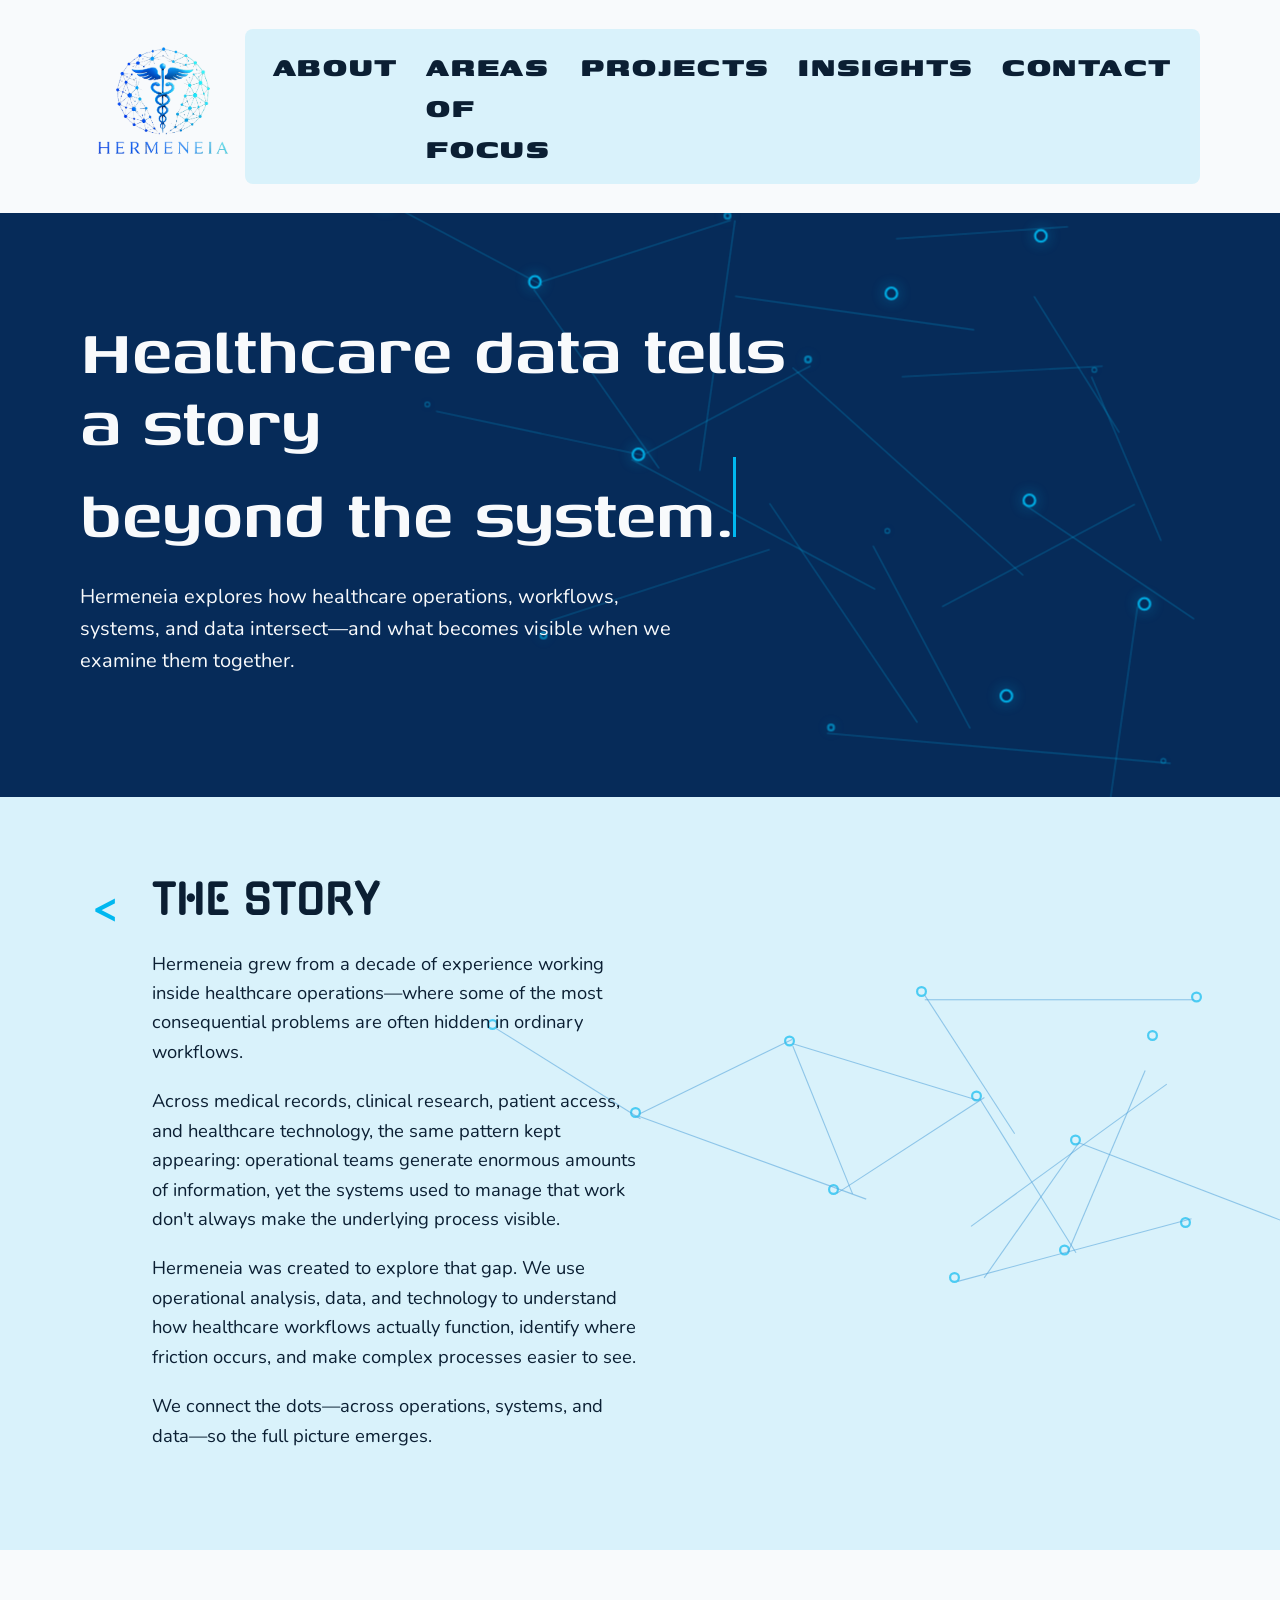
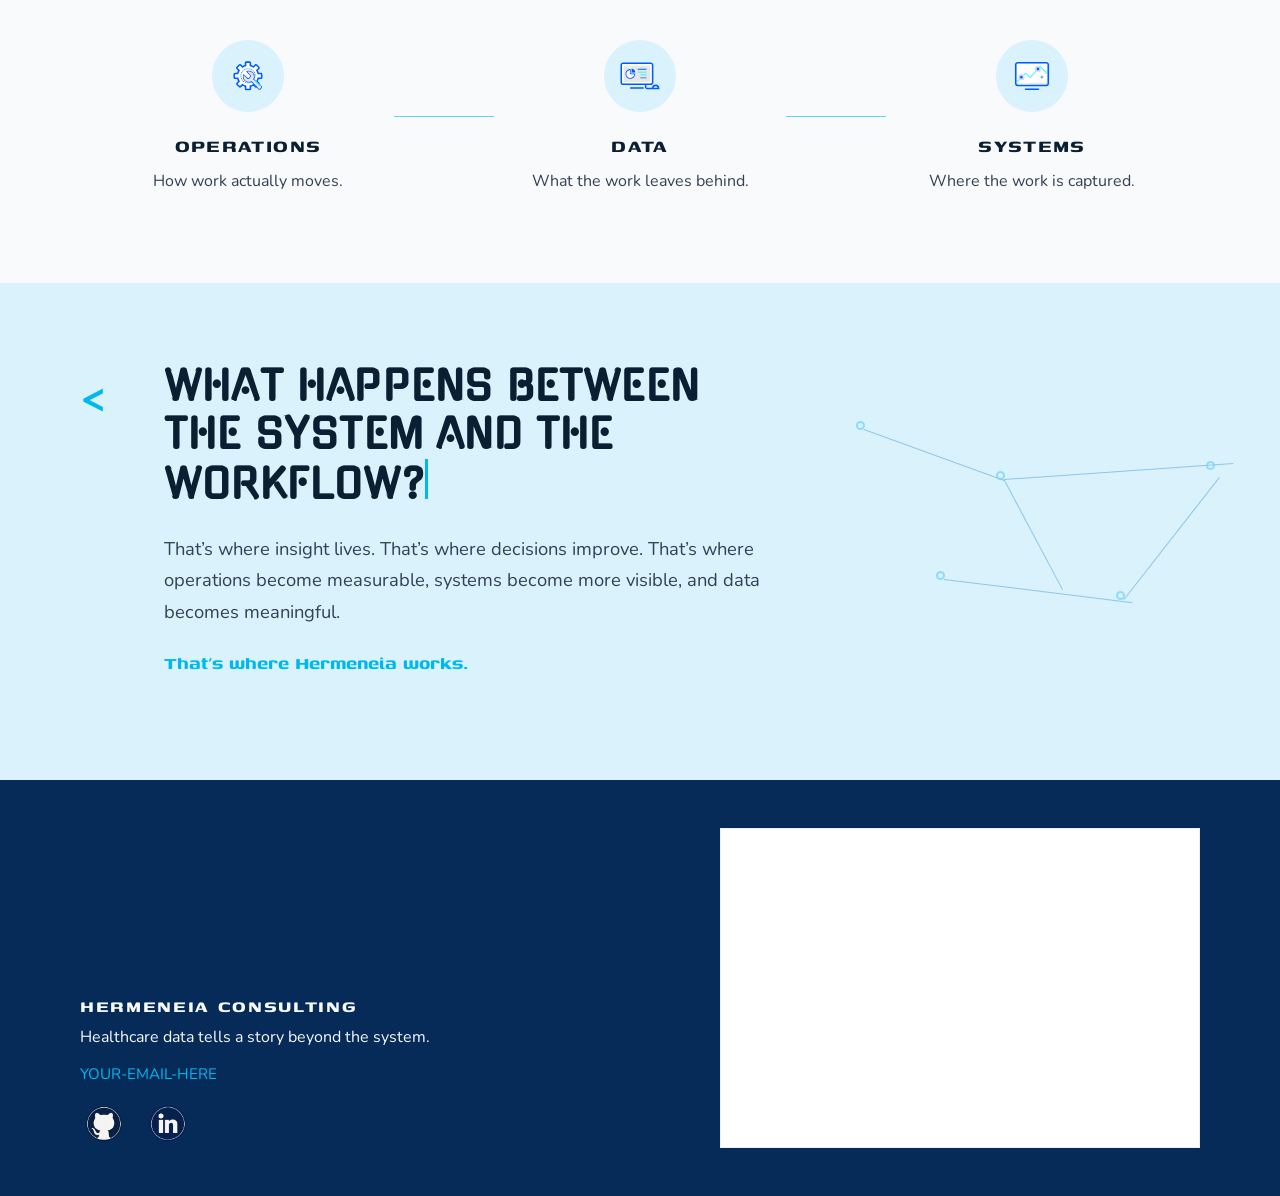
==== about.html @ 708b5a48 "Add Areas of Focus page" ====
<!DOCTYPE html>
<html lang="en">

  <head>
    <meta charset="UTF-8">
    <meta name="viewport" content="width=device-width, initial-scale=1.0">
    <title>About | Hermeneia</title>
    <link rel="stylesheet" href="style.css">
  </head>

  <body>

    <header>
      <a class="brand" href="index.html">
        <img src="images/hermeneia-logo.png" alt="Hermeneia Consulting logo">
      </a>

      <nav>
        <a href="about.html">ABOUT</a>
        <a href="areas-of-focus.html">AREAS OF FOCUS</a>
        <a href="index.html#projects">PROJECTS</a>
        <a href="#">INSIGHTS</a>
        <a href="#">CONTACT</a>
      </nav>
    </header>

    <main>

      <!-- ABOUT HERO -->

      <section class="about-hero">

        <div class="about-hero-content">
          <h1>
            Healthcare data tells a story<br>
            beyond the system.<span class="cursor"></span>
          </h1>

          <p>
            Hermeneia explores how healthcare operations, workflows,
            systems, and data intersect—and what becomes visible when
            we examine them together.
          </p>
        </div>

        <div class="network-graphic" aria-hidden="true">

          <span class="network-node node-1"></span>
          <span class="network-node node-2"></span>
          <span class="network-node node-3"></span>
          <span class="network-node node-4"></span>
          <span class="network-node node-5"></span>
          <span class="network-node node-6"></span>
          <span class="network-node node-7"></span>
          <span class="network-node node-8"></span>
          <span class="network-node node-9"></span>
          <span class="network-node node-10"></span>
          <span class="network-node node-11"></span>
          <span class="network-node node-12"></span>
          <span class="network-node node-13"></span>
          <span class="network-node node-14"></span>
          <span class="network-node node-15"></span>
          <span class="network-node node-16"></span>

          <span class="network-line line-1"></span>
          <span class="network-line line-2"></span>
          <span class="network-line line-3"></span>
          <span class="network-line line-4"></span>
          <span class="network-line line-5"></span>
          <span class="network-line line-6"></span>
          <span class="network-line line-7"></span>
          <span class="network-line line-8"></span>
          <span class="network-line line-9"></span>
          <span class="network-line line-10"></span>
          <span class="network-line line-11"></span>
          <span class="network-line line-12"></span>
          <span class="network-line line-13"></span>
          <span class="network-line line-14"></span>
          <span class="network-line line-15"></span>
          <span class="network-line line-16"></span>
          <span class="network-line line-17"></span>
          <span class="network-line line-18"></span>
          <span class="network-line line-19"></span>
          <span class="network-line line-20"></span>

        </div>

      </section>

      <!-- THE STORY -->

<section class="about-story">

  <div class="story-content">

    <span class="text-marker">&lt;</span>

    <div class="story-copy">

      <h2>THE STORY</h2>

      <p>
        Hermeneia grew from a decade of experience working inside
        healthcare operations—where some of the most consequential
        problems are often hidden in ordinary workflows.
      </p>

      <p>
        Across medical records, clinical research, patient access,
        and healthcare technology, the same pattern kept appearing:
        operational teams generate enormous amounts of information,
        yet the systems used to manage that work don't always make
        the underlying process visible.
      </p>

      <p>
        Hermeneia was created to explore that gap. We use operational
        analysis, data, and technology to understand how healthcare
        workflows actually function, identify where friction occurs,
        and make complex processes easier to see.
      </p>

      <p>
        We connect the dots—across operations, systems,
        and data—so the full picture emerges.
      </p>

    </div>

  </div>

  <div class="story-network" aria-hidden="true">

    <span class="story-node story-node-1"></span>
    <span class="story-node story-node-2"></span>
    <span class="story-node story-node-3"></span>
    <span class="story-node story-node-4"></span>
    <span class="story-node story-node-5"></span>
    <span class="story-node story-node-6"></span>
    <span class="story-node story-node-7"></span>
    <span class="story-node story-node-8"></span>
    <span class="story-node story-node-9"></span>
    <span class="story-node story-node-10"></span>
    <span class="story-node story-node-11"></span>
    <span class="story-node story-node-12"></span>

    <span class="story-line story-line-1"></span>
    <span class="story-line story-line-2"></span>
    <span class="story-line story-line-3"></span>
    <span class="story-line story-line-4"></span>
    <span class="story-line story-line-5"></span>
    <span class="story-line story-line-6"></span>
    <span class="story-line story-line-7"></span>
    <span class="story-line story-line-8"></span>
    <span class="story-line story-line-9"></span>
    <span class="story-line story-line-10"></span>
    <span class="story-line story-line-11"></span>
    <span class="story-line story-line-12"></span>
    <span class="story-line story-line-13"></span>
    <span class="story-line story-line-14"></span>

  </div>

</section>
<!-- OPERATIONS / DATA / SYSTEMS -->
        <section class="about-pillars">

  <div class="pillar">
    <div class="pillar-icon">
      <img src="images/image-operations.svg" alt="">
    </div>

    <h3>OPERATIONS</h3>
    <p>How work actually moves.</p>
  </div>

  <div class="pillar-connector"></div>

  <div class="pillar">
    <div class="pillar-icon">
      <img src="images/image-data.svg" alt="">
    </div>

    <h3>DATA</h3>
    <p>What the work leaves behind.</p>
  </div>

  <div class="pillar-connector"></div>

  <div class="pillar">
    <div class="pillar-icon">
      <img src="images/image-systems.svg" alt="">
    </div>

    <h3>SYSTEMS</h3>
    <p>Where the work is captured.</p>
  </div>

</section>

<!-- CLOSING -->

<section class="about-closing">

  <div class="closing-marker">
    <span class="text-marker">&lt;</span>
  </div>

  <div class="closing-copy">

    <h2>
      WHAT HAPPENS BETWEEN<br>
      THE SYSTEM AND THE WORKFLOW?<span class="cursor"></span>
    </h2>

    <p>
      That’s where insight lives. That’s where decisions improve.
      That’s where operations become measurable, systems become
      more visible, and data becomes meaningful.
    </p>

    <p class="closing-highlight">
      That’s where Hermeneia works.
    </p>

  </div>

  <div class="closing-network" aria-hidden="true">

    <span class="closing-node closing-node-1"></span>
    <span class="closing-node closing-node-2"></span>
    <span class="closing-node closing-node-3"></span>
    <span class="closing-node closing-node-4"></span>
    <span class="closing-node closing-node-5"></span>

    <span class="closing-line closing-line-1"></span>
    <span class="closing-line closing-line-2"></span>
    <span class="closing-line closing-line-3"></span>
    <span class="closing-line closing-line-4"></span>
    <span class="closing-line closing-line-5"></span>

  </div>

</section>

    </main>
<!-- ========================================
     FOOTER
     ======================================== -->

    <footer>

      <div class="footer-contact">

        <div class="footer-brand">
          <p>HERMENEIA CONSULTING</p>
          <p>Healthcare data tells a story beyond the system.</p>
        </div>

        <a class="footer-email" href="mailto:YOUR-EMAIL-HERE">
          YOUR-EMAIL-HERE
        </a>

        <div class="footer-socials">

          <a href="https://github.com/hermeneia-consulting" aria-label="Hermeneia on GitHub">
            <img src="images/github-icon.png" alt="">
          </a>

          <a href="https://www.linkedin.com/company/hermeneia-healthcare/" aria-label="Hermeneia on LinkedIn">
            <img src="images/linkedin-icon.png" alt="">
          </a>

        </div>

      </div>

      <div class="footer-newsletter">
        <iframe
          src="https://thehumanoverride.substack.com/embed"
          width="480"
          height="320"
          style="border: 1px solid #EEE; background: white"
          frameborder="0"
          scrolling="no">
        </iframe>
      </div>

    </footer>
     <!-- END FOOTER -->

</body>

</html>
---- style.css ----
@import url('https://fonts.googleapis.com/css2?family=Genos:wght@400;500;600;700&family=Gugi&family=Nunito:wght@400;500;600;700&display=swap');


/* ========================================
   BRAND VARIABLES
   ======================================== */

:root {
  --navy: #0B1F33;
  --deep-blue: #062B59;
  --blue: #0877C9;
  --cyan: #00B8F0;
  --ice-blue: #D9F2FB;
  --off-white: #F8FAFC;
  --slate: #334155;
}


/* ========================================
   GLOBAL
   ======================================== */

* {
  box-sizing: border-box;
}

html,
body {
  width: 100%;
  max-width: 100%;
  overflow-x: hidden;
}

body {
  margin: 0;
  font-family: 'Nunito', sans-serif;
  background-color: var(--off-white);
  color: var(--slate);
}

img,
video,
iframe {
  max-width: 100%;
}


/* ========================================
   HEADER / NAVIGATION
   ======================================== */

header {
  display: flex;
  justify-content: space-between;
  align-items: center;
  padding: 24px 80px;
}

.brand img {
  display: block;
  width: 200px;
  height: auto;
}

nav {
  display: flex;
  gap: 28px;

  padding: 16px 28px;

  background-color: var(--ice-blue);
  border-radius: 8px;
}

nav a {
  font-family: 'Genos', sans-serif;
  font-size: 2.15rem;
  font-weight: 1000;
  letter-spacing: 0.05em;

  color: var(--navy);
  text-decoration: none;
}


/* ========================================
   SHARED TYPOGRAPHY
   ======================================== */

main section {
  padding: 120px 48px;
}

h1 {
  margin: 0;

  font-family: 'Genos', sans-serif;
  font-size: 5rem;
  line-height: 0.9;
  font-weight: 600;

  color: var(--navy);
}

main section p {
  max-width: 600px;
  margin-top: 32px;

  font-size: 1.25rem;
  line-height: 1.6;
}

.cursor {
  display: inline-block;

  width: 3px;
  height: 1em;

  background-color: var(--cyan);

  animation: blink 1s step-end infinite;
}

@keyframes blink {
  50% {
    opacity: 0;
  }
}

.text-marker {
  font-family: 'Genos', sans-serif;
  font-size: 4rem;
  font-weight: 600;
  line-height: 0.8;

  color: var(--cyan);
  text-align: center;
}


/* ========================================
   HOME — HERO
   ======================================== */

.hero {
  position: relative;
  overflow: hidden;

  padding: 120px 48px;
}

.hero-video {
  position: absolute;
  inset: 0;

  width: 100%;
  height: 100%;

  object-fit: cover;

  z-index: 0;
}

.hero-content {
  position: relative;
  z-index: 1;
}

.hero h1,
.hero p {
  color: var(--off-white);
}

.hero-button {
  display: inline-block;

  margin-top: 24px;
  padding: 12px 24px;

  font-family: 'Genos', sans-serif;
  font-size: 1rem;
  font-weight: 600;
  letter-spacing: 0.05em;

  color: var(--off-white);
  background-color: var(--blue);

  text-decoration: none;
  border-radius: 4px;
}

.hero-button:hover {
  background-color: var(--cyan);
}


/* ========================================
   HOME — PROJECTS
   ======================================== */

.projects {
  padding: 80px 48px;

  background-color: var(--deep-blue);
  color: var(--off-white);
}

.projects-header {
  display: flex;
  flex-direction: column;
  align-items: center;

  width: 100%;
}

.projects-header h2 {
  display: flex;
  align-items: center;
  justify-content: center;
  gap: 10px;

  width: 100%;
  margin: 0 0 24px;

  font-family: 'Gugi', sans-serif;
  font-size: 3rem;
  font-weight: 400;

  text-align: center;
}

.projects-intro {
  margin: 0 0 20px;

  font-family: 'Genos', sans-serif;
  font-size: 1.5rem;
  font-weight: 600;

  color: var(--cyan);
  text-align: center;
}

.projects-header .marked-text {
  display: grid;
  grid-template-columns: 48px 1fr;
  column-gap: 16px;
  align-items: start;

  max-width: 650px;
}

.projects-header .text-marker {
  font-size: 4rem;
  line-height: 0.8;
  text-align: center;
}

.projects-header .marked-text p {
  margin: 0;

  font-family: 'Nunito', sans-serif;
  font-size: 1.15rem;
  line-height: 1.6;

  text-align: left;
}

.project-grid {
  display: grid;
  grid-template-columns: repeat(4, 1fr);
  gap: 24px;

  margin-top: 56px;
}

.project-card {
  padding: 24px 32px;

  background-color: var(--off-white);
  color: var(--navy);

  border-radius: 8px;
}

.project-vector {
  display: block;

  width: 100%;
  max-width: 160px;
  height: 120px;

  margin-bottom: 20px;

  object-fit: contain;
}

.project-type {
  margin-top: 0;

  font-family: 'Genos', sans-serif;
  font-size: 1rem;
  font-weight: 600;
  letter-spacing: 0.08em;

  color: var(--blue);
}

.project-card h3 {
  font-family: 'Gugi', sans-serif;
  font-size: 1.75rem;
  font-weight: 400;
}

.project-card > p {
  line-height: 1.6;
}

.project-card a {
  display: inline-block;

  margin-top: 16px;

  font-family: 'Genos', sans-serif;
  font-weight: 700;
  letter-spacing: 0.05em;

  color: var(--blue);
  text-decoration: none;
}

.project-card a:hover {
  color: var(--cyan);
}


/* ========================================
   HOME — APPROACH
   ======================================== */

.approach {
  display: grid;
  grid-template-columns: 1fr 1fr;
  gap: 80px;

  padding: 100px 80px;

  background-color: var(--off-white);
  color: var(--navy);
}

.approach-label {
  margin: 0 0 20px;

  font-family: 'Genos', sans-serif;
  font-size: 1.1rem;
  font-weight: 700;
  letter-spacing: 0.08em;

  color: var(--blue);
}

.approach h2 {
  margin: 0;

  font-family: 'Gugi', sans-serif;
  font-size: 3rem;
  font-weight: 400;
  line-height: 1.2;
}

.approach-text {
  display: flex;
  align-items: flex-start;
  align-self: center;
  gap: 24px;

  max-width: 650px;
}

.marked-text {
  display: grid;
  grid-template-columns: 48px 1fr;
  column-gap: 16px;
  align-items: start;

  max-width: 650px;
}

.marked-text p {
  margin: 0;

  font-family: 'Nunito', sans-serif;
  font-size: 1.15rem;
  line-height: 1.6;
}

.approach-copy p:first-child {
  margin-top: 0;
}

.approach-copy p {
  font-size: 1.15rem;
  line-height: 1.7;
}


/* ========================================
   ABOUT — HERO
   ======================================== */

.about-hero {
  position: relative;
  overflow: hidden;

  min-height: 520px;
  padding: 100px 80px;

  display: flex;
  align-items: center;

  background-color: var(--deep-blue);
  color: var(--off-white);
}

.about-hero-content {
  position: relative;

  max-width: 720px;

  z-index: 2;
}

.about-hero h1,
.about-hero p {
  color: var(--off-white);
}

.about-hero p {
  max-width: 600px;
  margin-top: 32px;

  font-size: 1.25rem;
  line-height: 1.6;
}


/* ========================================
   ABOUT — HERO NETWORK
   ======================================== */

.network-graphic {
  position: absolute;
  top: 50%;
  right: 2%;

  width: 900px;
  height: 620px;

  transform: translateY(-50%) scale(1.15);
  transform-origin: center;

  z-index: 1;
  opacity: 0.9;
}

.network-node {
  position: absolute;

  width: 12px;
  height: 12px;

  border: 2px solid var(--cyan);
  border-radius: 50%;

  background-color: var(--deep-blue);

  box-shadow: 0 0 14px rgba(0, 184, 240, 0.45);
}

.node-1 {
  top: 40px;
  left: 80px;
}

.node-2 {
  top: 110px;
  left: 210px;
}

.node-3 {
  top: 55px;
  left: 380px;
}

.node-4 {
  top: 220px;
  left: 120px;
}

.node-5 {
  top: 260px;
  left: 300px;
}

.node-6 {
  top: 180px;
  left: 450px;
}

.node-7 {
  top: 120px;
  left: 520px;
}

.node-8 {
  top: 330px;
  left: 520px;
}

.node-9 {
  top: 420px;
  left: 220px;
}

.node-10 {
  top: 470px;
  left: 620px;
}

.node-11 {
  top: 70px;
  left: 650px;
}

.node-12 {
  top: 190px;
  left: 700px;
}

.node-13 {
  top: 300px;
  left: 640px;
}

.node-14 {
  top: 390px;
  left: 740px;
}

.node-15 {
  top: 500px;
  left: 470px;
}

.node-16 {
  top: 530px;
  left: 760px;
}

.network-line {
  position: absolute;

  height: 1px;

  background-color: var(--cyan);

  transform-origin: left center;

  opacity: 0.35;
}

.line-1 {
  width: 150px;
  top: 48px;
  left: 90px;
  transform: rotate(28deg);
}

.line-2 {
  width: 175px;
  top: 116px;
  left: 220px;
  transform: rotate(-18deg);
}

.line-3 {
  width: 190px;
  top: 122px;
  left: 215px;
  transform: rotate(55deg);
}

.line-4 {
  width: 185px;
  top: 228px;
  left: 130px;
  transform: rotate(12deg);
}

.line-5 {
  width: 165px;
  top: 266px;
  left: 310px;
  transform: rotate(-28deg);
}

.line-6 {
  width: 220px;
  top: 62px;
  left: 390px;
  transform: rotate(98deg);
}

.line-7 {
  width: 210px;
  top: 128px;
  left: 390px;
  transform: rotate(8deg);
}

.line-8 {
  width: 240px;
  top: 270px;
  left: 300px;
  transform: rotate(28deg);
}

.line-9 {
  width: 200px;
  top: 410px;
  left: 230px;
  transform: rotate(-18deg);
}

.line-10 {
  width: 180px;
  top: 345px;
  left: 510px;
  transform: rotate(62deg);
}

.line-11 {
  width: 150px;
  top: 78px;
  left: 530px;
  transform: rotate(-4deg);
}

.line-12 {
  width: 140px;
  top: 128px;
  left: 650px;
  transform: rotate(58deg);
}

.line-13 {
  width: 175px;
  top: 198px;
  left: 535px;
  transform: rotate(-3deg);
}

.line-14 {
  width: 155px;
  top: 198px;
  left: 700px;
  transform: rotate(67deg);
}

.line-15 {
  width: 180px;
  top: 308px;
  left: 640px;
  transform: rotate(34deg);
}

.line-16 {
  width: 190px;
  top: 398px;
  left: 570px;
  transform: rotate(-28deg);
}

.line-17 {
  width: 230px;
  top: 308px;
  left: 420px;
  transform: rotate(56deg);
}

.line-18 {
  width: 300px;
  top: 508px;
  left: 470px;
  transform: rotate(5deg);
}

.line-19 {
  width: 250px;
  top: 398px;
  left: 740px;
  transform: rotate(98deg);
}

.line-20 {
  width: 270px;
  top: 190px;
  left: 440px;
  transform: rotate(42deg);
}

.network-node:nth-of-type(3n) {
  width: 7px;
  height: 7px;
  opacity: 0.65;
}

.network-node:nth-of-type(4n) {
  width: 5px;
  height: 5px;

  border-width: 1px;

  opacity: 0.45;
}


/* ========================================
   ABOUT — THE STORY
   ======================================== */

.about-story {
  position: relative;
  overflow: hidden;

  width: 100%;
  min-height: 360px;
  padding: 80px;

  display: flex;
  align-items: center;

  background-color: var(--ice-blue);
  color: var(--navy);
}

.story-content {
  position: relative;

  display: grid;
  grid-template-columns: 48px 1fr;
  column-gap: 24px;

  width: 50%;
  max-width: 700px;

  z-index: 2;
}

.story-content .text-marker {
  margin-top: 2px;
}

.story-copy h2 {
  margin: 0 0 24px;

  font-family: 'Gugi', sans-serif;
  font-size: 2.5rem;
  font-weight: 600;
  line-height: 1.2;
  letter-spacing: 0.03em;

  color: var(--navy);
}

.story-copy p {
  margin: 0 0 20px;
  max-width: 560px;

  font-size: 1.15rem;
  line-height: 1.6;

  color: var(--navy);
}


/* ========================================
   ABOUT — STORY NETWORK
   ======================================== */

.story-network {
  position: absolute;
  top: 50%;
  right: -5%;

  width: 900px;
  height: 420px;

  transform: translateY(-50%) scale(1.1);
  transform-origin: center;

  z-index: 1;
  opacity: 0.65;
}

.story-node {
  position: absolute;

  width: 10px;
  height: 10px;

  border: 2px solid var(--cyan);
  border-radius: 50%;

  background-color: var(--ice-blue);
}

.story-node-1 {
  top: 70px;
  left: 80px;
}

.story-node-2 {
  top: 150px;
  left: 210px;
}

.story-node-3 {
  top: 85px;
  left: 350px;
}

.story-node-4 {
  top: 220px;
  left: 390px;
}

.story-node-5 {
  top: 135px;
  left: 520px;
}

.story-node-6 {
  top: 275px;
  left: 600px;
}

.story-node-7 {
  top: 80px;
  left: 680px;
}

.story-node-8 {
  top: 40px;
  left: 470px;
}

.story-node-9 {
  top: 175px;
  left: 610px;
}

.story-node-10 {
  top: 300px;
  left: 500px;
}

.story-node-11 {
  top: 45px;
  left: 720px;
}

.story-node-12 {
  top: 250px;
  left: 710px;
}

.story-line {
  position: absolute;

  height: 1px;

  background-color: var(--blue);

  transform-origin: left center;

  opacity: 0.55;
}

.story-line-1 {
  width: 155px;
  top: 78px;
  left: 88px;
  transform: rotate(32deg);
}

.story-line-2 {
  width: 155px;
  top: 156px;
  left: 218px;
  transform: rotate(-26deg);
}

.story-line-3 {
  width: 145px;
  top: 94px;
  left: 358px;
  transform: rotate(68deg);
}

.story-line-4 {
  width: 160px;
  top: 228px;
  left: 398px;
  transform: rotate(-33deg);
}

.story-line-5 {
  width: 165px;
  top: 142px;
  left: 528px;
  transform: rotate(58deg);
}

.story-line-6 {
  width: 180px;
  top: 282px;
  left: 608px;
  transform: rotate(-67deg);
}

.story-line-7 {
  width: 175px;
  top: 92px;
  left: 358px;
  transform: rotate(17deg);
}

.story-line-8 {
  width: 220px;
  top: 158px;
  left: 218px;
  transform: rotate(20deg);
}

.story-line-9 {
  width: 150px;
  top: 48px;
  left: 478px;
  transform: rotate(57deg);
}

.story-line-10 {
  width: 150px;
  top: 182px;
  left: 618px;
  transform: rotate(125deg);
}

.story-line-11 {
  width: 220px;
  top: 308px;
  left: 508px;
  transform: rotate(-15deg);
}

.story-line-12 {
  width: 245px;
  top: 52px;
  left: 478px;
  transform: rotate(0deg);
}

.story-line-13 {
  width: 210px;
  top: 182px;
  left: 618px;
  transform: rotate(21deg);
}

.story-line-14 {
  width: 220px;
  top: 258px;
  left: 520px;
  transform: rotate(-36deg);
}


/* ========================================
   ABOUT — OPERATIONS / DATA / SYSTEMS
   ======================================== */

.about-pillars {
  padding: 90px 80px;

  display: flex;
  justify-content: center;
  align-items: center;
  gap: 36px;

  background-color: var(--off-white);
}

.pillar {
  width: 220px;

  text-align: center;
}

.pillar-icon {
  width: 72px;
  height: 72px;

  margin: 0 auto 20px;

  display: flex;
  justify-content: center;
  align-items: center;

  border-radius: 50%;

  background-color: var(--ice-blue);
}

.pillar-icon img {
  width: 40px;
  height: 40px;

  object-fit: contain;
}

.pillar h3 {
  margin: 0 0 10px;

  font-family: 'Genos', sans-serif;
  font-size: 1.4rem;
  font-weight: 700;
  letter-spacing: 0.06em;

  color: var(--navy);
}

.pillar p {
  margin: 0;

  font-size: 1rem;
  line-height: 1.5;

  color: var(--slate);
}

.pillar-connector {
  width: 100px;
  height: 1px;

  background-color: var(--cyan);

  opacity: 0.6;
}


/* ========================================
   ABOUT — CLOSING
   ======================================== */

.about-closing {
  position: relative;
  overflow: hidden;

  width: 100%;
  min-height: 360px;
  padding: 80px;

  display: grid;
  grid-template-columns: 60px minmax(0, 700px) 1fr;
  column-gap: 24px;
  align-items: center;

  background-color: var(--ice-blue);
  color: var(--navy);
}

.closing-marker {
  align-self: start;
  padding-top: 6px;
}

.closing-copy {
  position: relative;
  z-index: 2;
}

.closing-copy h2 {
  margin: 0 0 24px;

  font-family: 'Gugi', sans-serif;
  font-size: 2.5rem;
  font-weight: 600;
  line-height: 1.2;
  letter-spacing: 0.03em;

  color: var(--navy);
}

.closing-copy p {
  max-width: 620px;
  margin: 0 0 18px;

  font-size: 1.15rem;
  line-height: 1.7;

  color: var(--slate);
}

.closing-highlight {
  font-family: 'Genos', sans-serif;
  font-size: 1.35rem !important;
  font-weight: 700;

  color: var(--cyan) !important;
}


/* ========================================
   ABOUT — CLOSING NETWORK
   ======================================== */

.closing-network {
  position: absolute;
  top: 50%;
  right: -2%;

  width: 520px;
  height: 300px;

  transform: translateY(-50%);

  opacity: 0.35;

  z-index: 1;
}

.closing-node {
  position: absolute;

  width: 9px;
  height: 9px;

  border: 2px solid var(--cyan);
  border-radius: 50%;

  background-color: var(--ice-blue);
}

.closing-node-1 {
  top: 40px;
  left: 70px;
}

.closing-node-2 {
  top: 90px;
  left: 210px;
}

.closing-node-3 {
  top: 190px;
  left: 150px;
}

.closing-node-4 {
  top: 210px;
  left: 330px;
}

.closing-node-5 {
  top: 80px;
  left: 420px;
}

.closing-line {
  position: absolute;

  height: 1px;

  background-color: var(--blue);

  transform-origin: left center;
}

.closing-line-1 {
  width: 150px;
  top: 48px;
  left: 78px;
  transform: rotate(20deg);
}

.closing-line-2 {
  width: 125px;
  top: 98px;
  left: 218px;
  transform: rotate(62deg);
}

.closing-line-3 {
  width: 190px;
  top: 198px;
  left: 158px;
  transform: rotate(7deg);
}

.closing-line-4 {
  width: 155px;
  top: 218px;
  left: 338px;
  transform: rotate(-52deg);
}

.closing-line-5 {
  width: 230px;
  top: 98px;
  left: 218px;
  transform: rotate(-4deg);
}


/* ========================================
   FOOTER
   ======================================== */

footer {
  display: flex;
  justify-content: space-between;
  align-items: flex-end;

  padding: 48px 80px;

  background-color: var(--deep-blue);
  color: var(--off-white);
}

.footer-contact {
  display: flex;
  flex-direction: column;
  align-items: flex-start;
  gap: 16px;
}

.footer-brand p:first-child {
  margin: 0 0 8px;

  font-family: 'Genos', sans-serif;
  font-size: 1.3rem;
  font-weight: 700;
  letter-spacing: 0.08em;
}

.footer-brand p:last-child {
  margin: 0;

  font-size: 1rem;
}

.footer-email {
  font-family: 'Nunito', sans-serif;
  font-size: 0.95rem;

  color: var(--cyan);
  text-decoration: none;
}

.footer-email:hover {
  text-decoration: underline;
}

.footer-socials {
  display: flex;
  align-items: center;
  gap: 16px;
}

.footer-socials img {
  display: block;

  width: 48px;
  height: 48px;

  object-fit: contain;
}

.footer-newsletter iframe {
  display: block;
  max-width: 100%;
}

.footer-copyright {
  margin: 16px 0 0;

  font-size: 0.8rem;

  color: var(--off-white);

  opacity: 0.7;
}

/* ========================================
   AREAS OF FOCUS — HERO
   ======================================== */

.focus-hero {
  position: relative;
  overflow: hidden;

  min-height: 520px;
  padding: 100px 80px;

  display: flex;
  align-items: center;

  background-color: var(--deep-blue);
  color: var(--off-white);
}

.focus-hero-content {
  position: relative;
  z-index: 2;

  width: 55%;
  max-width: 720px;
}

.focus-hero h1 {
  margin: 0;

  font-family: 'Gugi', sans-serif;
  font-size: 4.5rem;
  font-weight: 400;
  line-height: 1.1;

  color: var(--off-white);
}

.focus-intro {
  max-width: 580px;
  margin-top: 32px;

  font-size: 1.25rem;
  line-height: 1.6;

  color: var(--off-white);
}

.focus-hero-network {
-webkit-mask-image: linear-gradient(to right, transparent 0%, black 18%, black 100%);
mask-image: linear-gradient(to right, transparent 0%, black 18%, black 100%);
  
position: absolute;
  top: 50%;
  right: 8%;

  width: 70%;
  max-width: 900px;
  height: auto;

  transform: translateY(-50%);

  opacity: 0.65;
  z-index: 1;
}
/* ========================================
   AREAS OF FOCUS — FOCUS GRID
   ======================================== */

.focus-areas {
  padding: 110px 8%;
  background: #f7f9fb;
}

.focus-grid {
  position: relative;

  max-width: 1200px;
  margin: 0 auto;

  display: grid;
  grid-template-columns: repeat(2, 1fr);
  gap: 70px 100px;
}

.focus-card {
  position: relative;
  padding: 35px 40px 40px;

  border-top: 1px solid rgba(31, 183, 214, 0.55);
}

.focus-number {
  display: block;
  margin-bottom: 20px;

  font-family: 'Gugi', sans-serif;
  font-size: 1rem;
  letter-spacing: 0.12em;

  color: #1fb7d6;
}

.focus-card h2 {
  margin: 0 0 22px;

  font-family: 'Gugi', sans-serif;
  font-size: 2rem;
  font-weight: 400;
  line-height: 1.15;

  color: #15395b;
}

.focus-card p {
  max-width: 470px;
  margin: 0;

  font-size: 1.05rem;
  line-height: 1.7;

  color: #435466;
}

/* Small network node attached to each focus area */

.focus-card::before {
  content: "";

  position: absolute;
  top: -6px;
  left: 0;

  width: 11px;
  height: 11px;

  border: 2px solid #1fb7d6;
  border-radius: 50%;
  background: #f7f9fb;
}
.focus-card::after {
  content: "";

  position: absolute;
  top: -4px;
  right: 22%;

  width: 7px;
  height: 7px;

  border: 1.5px solid #1fb7d6;
  border-radius: 50%;
  background: #f7f9fb;
}
/* ========================================
   AREAS OF FOCUS — SYSTEMS SECTION
   ======================================== */

.focus-systems {
  position: relative;
  overflow: hidden;

  min-height: 520px;
  padding: 90px 80px;

  display: grid;
  grid-template-columns: 1fr 1.2fr;
  gap: 60px;
  align-items: center;

  background-color: var(--ice-blue);
  color: var(--navy);
}

.focus-systems-copy {
  position: relative;
  z-index: 2;
}

.focus-systems h2 {
  margin: 0 0 28px;

  font-family: 'Gugi', sans-serif;
  font-size: 3rem;
  font-weight: 400;
  line-height: 1.15;

  color: var(--navy);
}

.focus-systems p {
  max-width: 560px;
  margin: 0 0 20px;

  font-size: 1.15rem;
  line-height: 1.7;

  color: var(--slate);
}

.focus-systems-highlight {
  font-family: 'Genos', sans-serif;
  font-size: 1.35rem !important;
  font-weight: 700;

  color: var(--cyan) !important;
}

.focus-systems-visual {
  position: relative;
  min-height: 380px;
}

.focus-systems-visual img {
  position: absolute;
  top: 50%;
  right: -6%;

  width: 115%;
  max-width: 720px;
  height: auto;

  transform: translateY(-50%);

  opacity: 0.28;

  -webkit-mask-image: radial-gradient(
    circle at center,
    black 55%,
    transparent 100%
  );

  mask-image: radial-gradient(
    circle at center,
    black 55%,
    transparent 100%
  );
}

/* ========================================
   RESPONSIVE — SMALL DESKTOP / TABLET
   ======================================== */

@media (max-width: 1100px) {

  .project-grid {
    grid-template-columns: repeat(2, 1fr);
  }
}


@media (max-width: 900px) {

  /* HEADER */

  header {
    padding: 20px 24px;

    flex-direction: column;
    align-items: center;
    gap: 20px;
  }

  .brand img {
    width: 140px;
  }

  nav {
    width: 100%;

    padding: 14px 16px;

    justify-content: center;
    flex-wrap: wrap;
    gap: 16px;
  }

  nav a {
    font-size: 1.25rem;
  }


  /* HOME */

  .hero {
    padding: 90px 32px;
  }

  .hero h1 {
    font-size: clamp(3rem, 8vw, 4.5rem);
    line-height: 1;
  }

  .approach {
    grid-template-columns: 1fr;
    gap: 40px;

    padding: 70px 32px;
  }
  focus-hero {
  min-height: auto;
  padding: 80px 32px;
  display: block;
}

.focus-hero-content {
  width: 100%;
  max-width: 620px;
}

.focus-hero h1 {
  font-size: clamp(3rem, 9vw, 4.5rem);
  line-height: 1.05;
}

.focus-intro {
  max-width: 560px;
}

.focus-hero-network {
  position: absolute;
  top: auto;
  right: -120px;
  bottom: 40px;

  width: 520px;
  max-width: none;

  transform: none;

  opacity: 0.22;
}

.focus-grid {
  grid-template-columns: 1fr;
  gap: 56px;
}

.focus-card {
  width: 100%;
  max-width: 650px;
  margin: 0 auto;
}

.focus-systems {
  min-height: auto;
  padding: 70px 32px;

  grid-template-columns: 1fr;
  gap: 30px;
}

.focus-systems-visual {
  min-height: 300px;
}

.focus-systems-visual img {
  position: relative;
  top: auto;
  right: auto;

  width: 100%;
  max-width: 520px;

  margin: 0 auto;
  display: block;

  transform: none;
}

  /* ABOUT HERO */

  .about-hero {
    min-height: auto;
    padding: 80px 32px;

    display: block;
  }

  .about-hero-content {
    width: 100%;
    max-width: 650px;
  }

  .about-hero h1 {
    font-size: clamp(3rem, 8vw, 4.5rem);
    line-height: 1;
  }

  .about-hero-content p {
    max-width: 550px;
  }

  .network-graphic {
    width: 650px;
    height: 500px;

    right: -250px;
    left: auto;

    opacity: 0.25;
  }


  /* STORY */

  .about-story {
    min-height: auto;
    padding: 70px 32px;

    display: block;
  }

  .story-content {
    width: 100%;
    max-width: 650px;
  }

  .story-copy p {
    max-width: 600px;
  }

  .story-network {
    width: 600px;
    height: 400px;

    right: -300px;

    opacity: 0.18;
  }


  /* OPERATIONS / DATA / SYSTEMS */

  .about-pillars {
    padding: 70px 32px;

    flex-direction: column;
    gap: 36px;
  }

  .pillar {
    width: 100%;
    max-width: 350px;
  }

  .pillar-connector {
    width: 1px;
    height: 50px;
  }


  /* CLOSING */

  .about-closing {
    min-height: auto;
    padding: 70px 32px;

    grid-template-columns: 40px minmax(0, 1fr);
    column-gap: 16px;
  }

  .closing-network {
    width: 500px;
    height: 300px;

    right: -300px;

    opacity: 0.15;
  }


  /* FOOTER */

  footer {
    padding: 48px 32px;

    flex-direction: column;
    align-items: stretch;
    gap: 40px;
  }

  .footer-newsletter {
    width: 100%;
  }

  .footer-newsletter iframe {
    width: 100%;
    max-width: 480px;
  }
}

/* AREAS OF FOCUS — TABLET / MOBILE */


/* ========================================
   RESPONSIVE — PHONE
   ======================================== */

@media (max-width: 600px) {

  /* HEADER */

  header {
    padding: 18px 20px;
    gap: 12px;
  }

  .brand img {
    width: 120px;
  }

  nav {
    gap: 10px 16px;
  }

  nav a {
    font-size: 1.05rem;
  }


  /* HOME */

  .hero,
  .projects,
  .approach {
    padding-left: 22px;
    padding-right: 22px;
  }

  .project-grid {
    grid-template-columns: 1fr;
  }

  .projects-header h2 {
    font-size: 2.25rem;
  }

  .projects-header .marked-text {
    grid-template-columns: 36px 1fr;
    column-gap: 12px;
  }


  /* ABOUT */

  .about-hero,
  .about-story,
  .about-pillars,
  .about-closing {
    padding-left: 22px;
    padding-right: 22px;
  }

  .about-hero h1 {
    font-size: 2.8rem;
    line-height: 1.08;
  }

  .story-content {
    grid-template-columns: 36px 1fr;
    column-gap: 12px;
  }

  .text-marker {
    font-size: 3rem;
  }

  .story-copy h2,
  .closing-copy h2 {
    font-size: 2rem;
  }

  .about-closing {
    display: block;
  }

  .closing-marker {
    margin-bottom: 20px;
  }

  .network-graphic,
  .story-network,
  .closing-network {
    opacity: 0.12;
  }


  /* FOOTER */

  .footer-socials img {
    width: 40px;
    height: 40px;
  }
  /* AREAS OF FOCUS — PHONE */

.focus-hero,
.focus-areas,
.focus-systems {
  padding-left: 22px;
  padding-right: 22px;
}

.focus-hero h1 {
  font-size: 2.8rem;
}

.focus-hero-network {
  right: -180px;
  bottom: 60px;

  width: 500px;

  opacity: 0.14;
}

.focus-card {
  padding-left: 0;
  padding-right: 0;
}

.focus-card h2 {
  font-size: 1.8rem;
}

.focus-systems h2 {
  font-size: 2.2rem;
}

.focus-systems-visual {
  min-height: 240px;
}
}
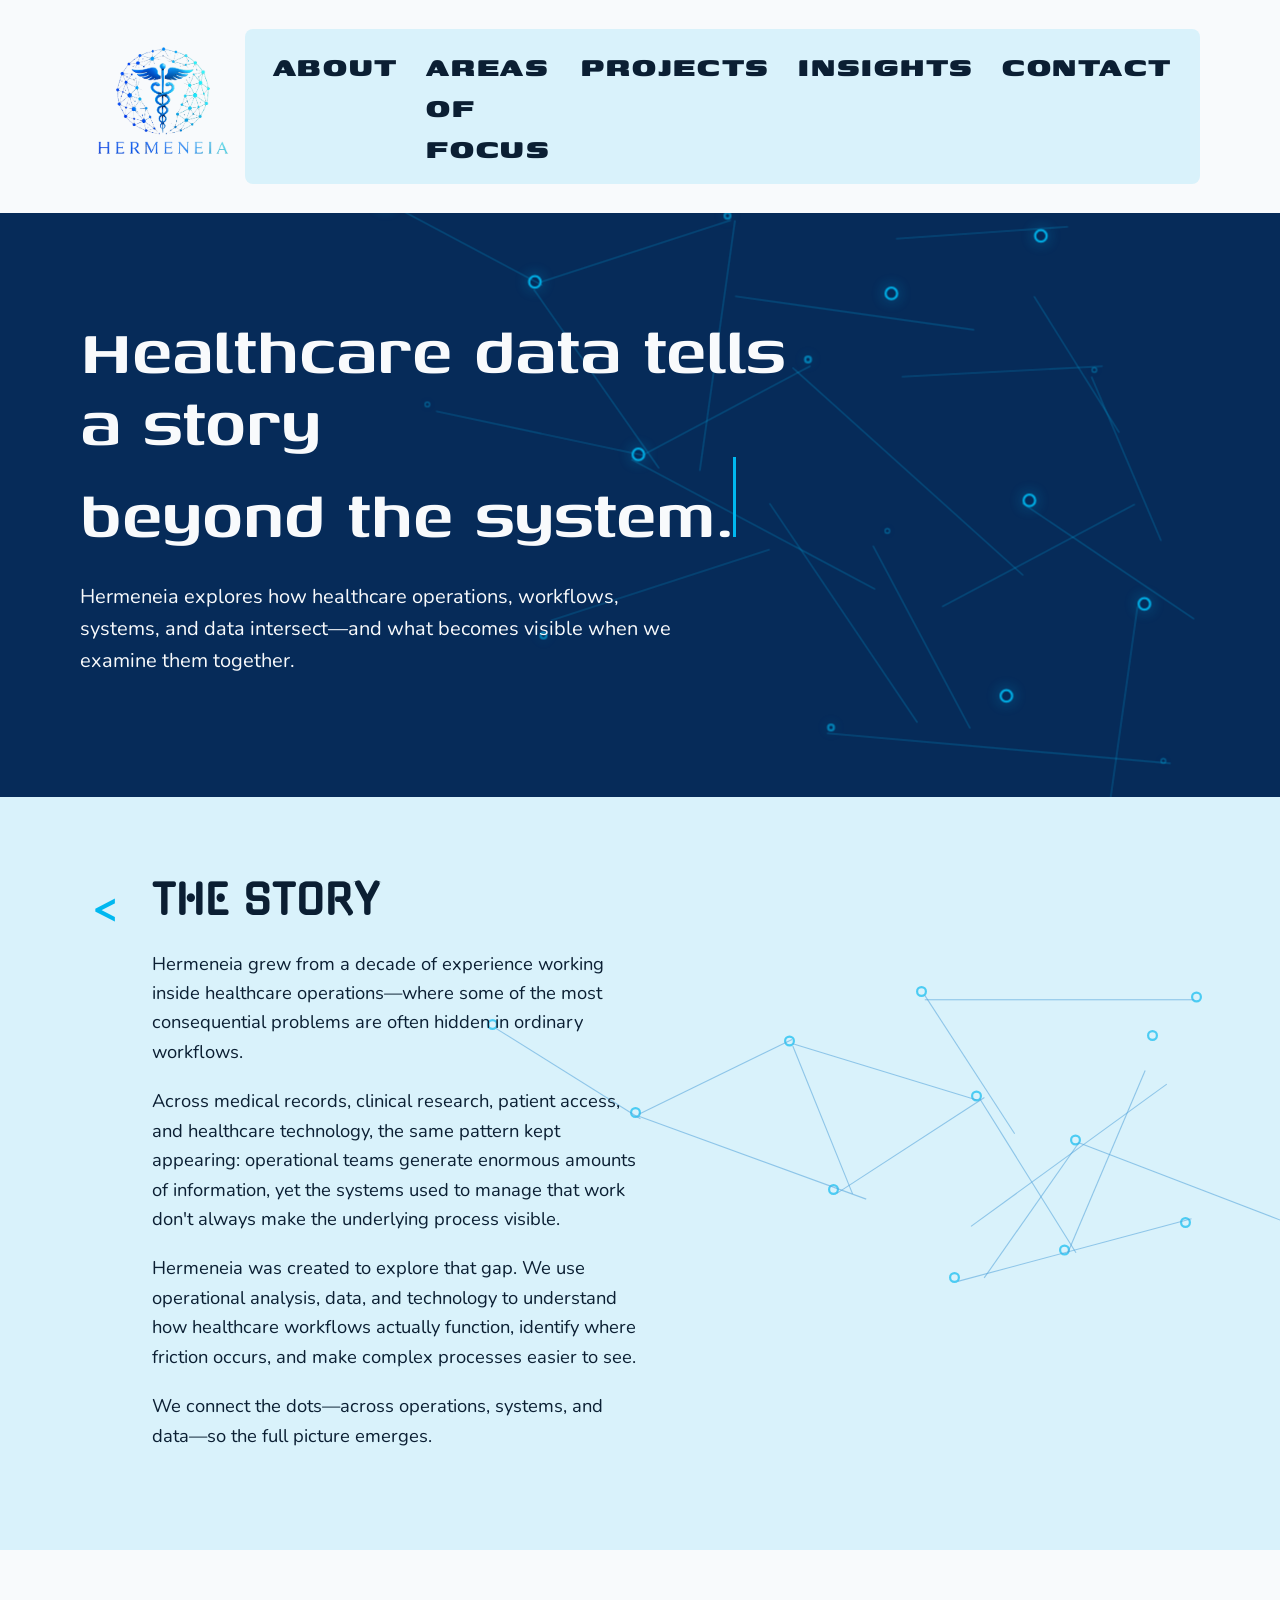
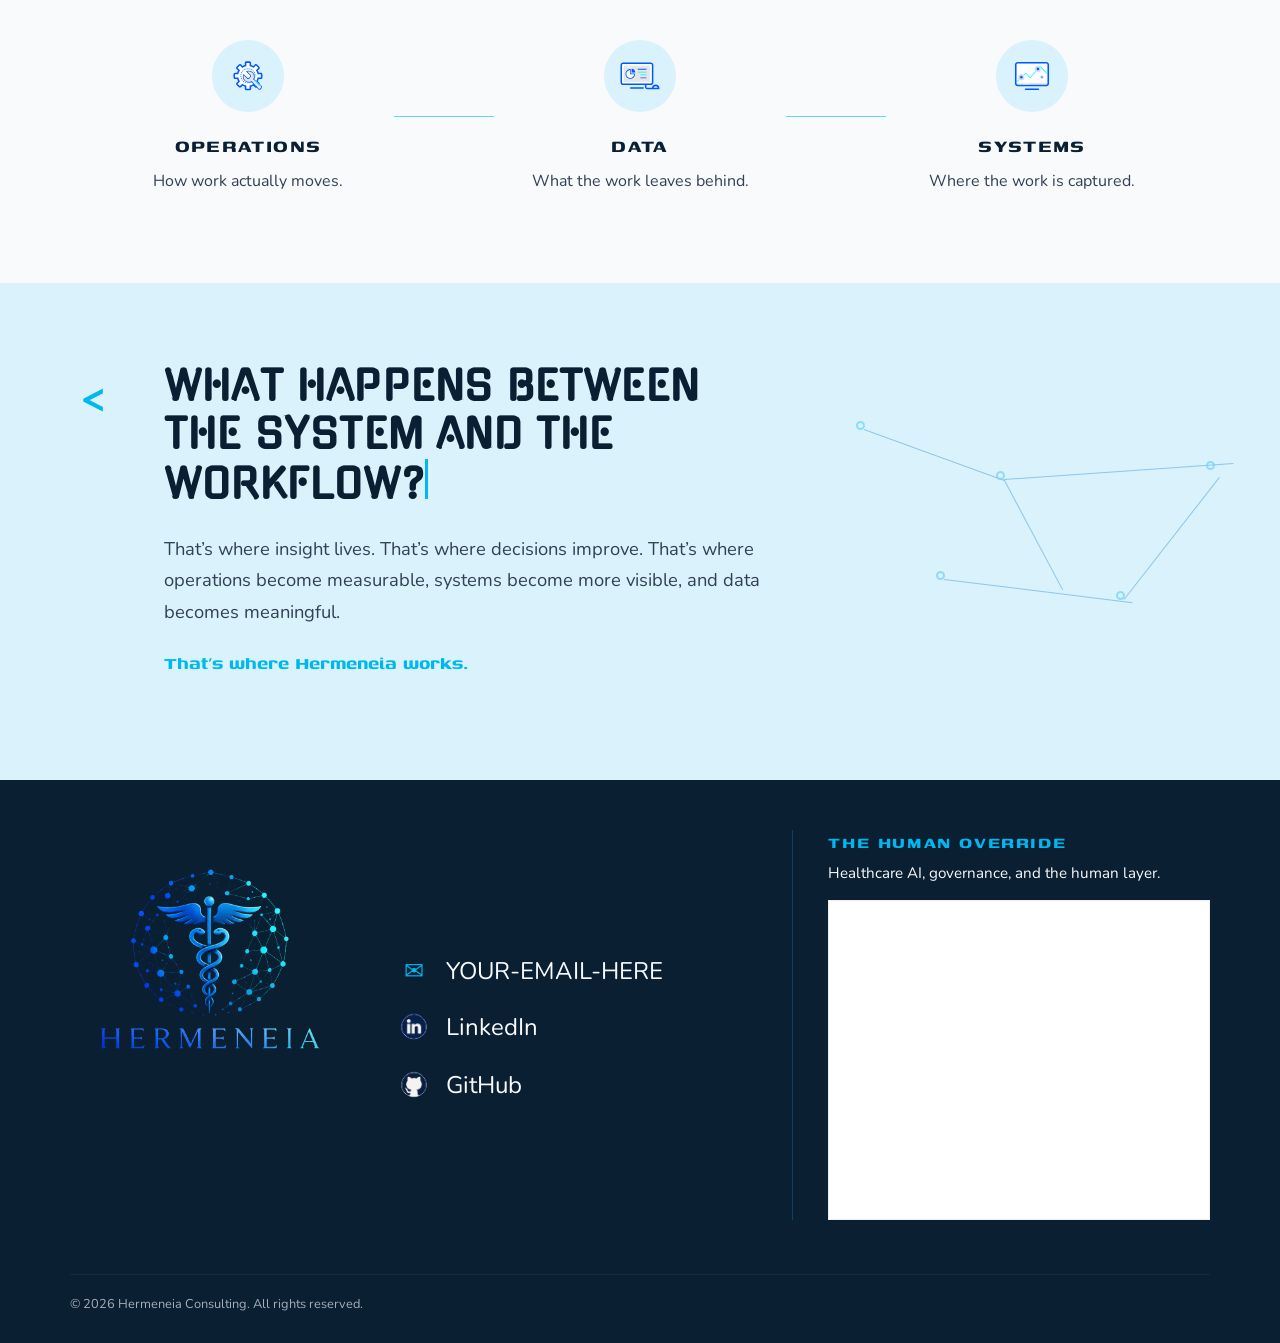
==== commit ba35ea62: "Add clinical trial case study and update site design" ====
--- a/about.html
+++ b/about.html
@@ -5,7 +5,7 @@
     <meta charset="UTF-8">
     <meta name="viewport" content="width=device-width, initial-scale=1.0">
     <title>About | Hermeneia</title>
-    <link rel="stylesheet" href="style.css">
+    <link rel="stylesheet" href="style.css?v=3">
   </head>
 
   <body>
@@ -244,50 +244,81 @@
 </section>
 
     </main>
+
 <!-- ========================================
      FOOTER
      ======================================== -->
 
-    <footer>
-
-      <div class="footer-contact">
-
-        <div class="footer-brand">
-          <p>HERMENEIA CONSULTING</p>
-          <p>Healthcare data tells a story beyond the system.</p>
-        </div>
-
-        <a class="footer-email" href="mailto:YOUR-EMAIL-HERE">
-          YOUR-EMAIL-HERE
-        </a>
-
-        <div class="footer-socials">
-
-          <a href="https://github.com/hermeneia-consulting" aria-label="Hermeneia on GitHub">
-            <img src="images/github-icon.png" alt="">
-          </a>
-
-          <a href="https://www.linkedin.com/company/hermeneia-healthcare/" aria-label="Hermeneia on LinkedIn">
-            <img src="images/linkedin-icon.png" alt="">
-          </a>
-
-        </div>
-
-      </div>
-
-      <div class="footer-newsletter">
-        <iframe
-          src="https://thehumanoverride.substack.com/embed"
-          width="480"
-          height="320"
-          style="border: 1px solid #EEE; background: white"
-          frameborder="0"
-          scrolling="no">
-        </iframe>
-      </div>
-
-    </footer>
-     <!-- END FOOTER -->
+<footer class="site-footer">
+
+  <div class="footer-brand-column">
+    <a class="footer-logo" href="index.html">
+
+  <img src="images/hermeneia-logo.png" alt="Hermeneia Consulting logo">
+</a>
+
+    <div class="footer-brand">
+    </div>
+
+  </div>
+
+  <div class="footer-contact-column">
+
+    <a class="footer-contact-item" href="mailto:YOUR-EMAIL-HERE">
+      <span class="footer-contact-icon">✉</span>
+      <span>YOUR-EMAIL-HERE</span>
+    </a>
+
+    <a
+      class="footer-contact-item"
+      href="https://www.linkedin.com/company/hermeneia-healthcare/"
+      target="_blank"
+      rel="noopener noreferrer"
+    >
+      <img src="images/linkedin-icon.png" alt="">
+      <span>LinkedIn</span>
+    </a>
+
+    <a
+      class="footer-contact-item"
+      href="https://github.com/hermeneia-consulting"
+      target="_blank"
+      rel="noopener noreferrer"
+    >
+      <img src="images/github-icon.png" alt="">
+      <span>GitHub</span>
+    </a>
+
+  </div>
+
+  <div class="footer-publication-column">
+
+    <p class="footer-publication-label">THE HUMAN OVERRIDE</p>
+
+    <p class="footer-publication-copy">
+      Healthcare AI, governance, and the human layer.
+    </p>
+
+    <div class="footer-newsletter">
+      <iframe
+        src="https://thehumanoverride.substack.com/embed"
+        width="480"
+        height="320"
+        style="border: 1px solid #EEE; background: white"
+        frameborder="0"
+        scrolling="no">
+      </iframe>
+    </div>
+
+  </div>
+
+  <div class="footer-copyright">
+    © 2026 Hermeneia Consulting. All rights reserved.
+  </div>
+
+</footer>
+
+<!-- END FOOTER -->
 
 </body>
 
--- a/style.css
+++ b/style.css
@@ -1227,79 +1227,174 @@
    FOOTER
    ======================================== */
 
-footer {
-  display: flex;
-  justify-content: space-between;
-  align-items: flex-end;
-
-  padding: 48px 80px;
-
-  background-color: var(--deep-blue);
+.site-footer {
+  width: 100%;
+
+  display: grid;
+  grid-template-columns: 1fr 1.25fr 1.5fr;
+  gap: 48px;
+  align-items: start;
+
+  padding: 50px 70px 30px;
+
+  background-color: var(--navy);
   color: var(--off-white);
 }
 
-.footer-contact {
+
+/* BRAND */
+
+.footer-brand-column {
+  min-width: 0;
+}
+.footer-logo {
+  display: inline-block;
+  margin-bottom: 18px;
+}
+
+.footer-logo img {
+  display: block;
+  width: 350px;
+  height: auto;
+  max-width: 100%;
+}
+.footer-brand-name {
+  margin: 0 0 8px;
+
+  font-family: 'Genos', sans-serif;
+  font-size: 1.6rem;
+  font-weight: 700;
+  letter-spacing: 0.08em;
+
+  color: var(--off-white);
+}
+
+.footer-tagline {
+  max-width: 260px;
+  margin: 0;
+
+  font-size: 0.95rem;
+  line-height: 1.5;
+
+  color: var(--ice-blue);
+}
+
+
+/* CONTACT */
+
+.footer-contact-column {
+  min-width: 0;
+
   display: flex;
   flex-direction: column;
-  align-items: flex-start;
-  gap: 16px;
-}
-
-.footer-brand p:first-child {
+  gap: 22px;
+
+  padding-top: 125px;
+}
+
+.footer-contact-item {
+  display: flex;
+  align-items: center;
+  gap: 14px;
+
+  font-size: 1.5rem;
+
+  color: var(--off-white);
+  text-decoration: none;
+}
+
+.footer-contact-item:hover {
+  color: var(--cyan);
+}
+
+.footer-contact-item img {
+  display: block;
+
+  width: 36px;
+  height: 36px;
+  max-width: 36px;
+
+  flex: 0 0 36px;
+
+  object-fit: contain;
+}
+
+.footer-contact-icon {
+  width: 36px;
+
+  flex: 0 0 36px;
+
+  font-size: 1.5rem;
+  text-align: center;
+
+  color: var(--cyan);
+}
+
+
+/* PUBLICATION */
+
+.footer-publication-column {
+  min-width: 0;
+
+  padding-left: 35px;
+
+  border-left: 1px solid rgba(0, 184, 240, 0.25);
+}
+
+.footer-publication-label {
   margin: 0 0 8px;
 
   font-family: 'Genos', sans-serif;
-  font-size: 1.3rem;
+  font-size: 1.25rem;
   font-weight: 700;
   letter-spacing: 0.08em;
-}
-
-.footer-brand p:last-child {
-  margin: 0;
-
-  font-size: 1rem;
-}
-
-.footer-email {
-  font-family: 'Nunito', sans-serif;
+
+  color: var(--cyan);
+}
+
+.footer-publication-copy {
+  max-width: 380px;
+  margin: 0 0 16px;
+
   font-size: 0.95rem;
-
-  color: var(--cyan);
-  text-decoration: none;
-}
-
-.footer-email:hover {
-  text-decoration: underline;
-}
-
-.footer-socials {
-  display: flex;
-  align-items: center;
-  gap: 16px;
-}
-
-.footer-socials img {
-  display: block;
-
-  width: 48px;
-  height: 48px;
-
-  object-fit: contain;
+  line-height: 1.5;
+
+  color: var(--off-white);
+}
+
+
+/* SUBSTACK */
+
+.footer-newsletter {
+  width: 100%;
+  max-width: 480px;
+
+  overflow: hidden;
 }
 
 .footer-newsletter iframe {
   display: block;
-  max-width: 100%;
-}
+
+  width: 100%;
+  max-width: 480px;
+  height: 320px;
+}
+
+
+/* COPYRIGHT */
 
 .footer-copyright {
-  margin: 16px 0 0;
+  grid-column: 1 / -1;
+
+  margin-top: 6px;
+  padding-top: 20px;
+
+  border-top: 1px solid rgba(255, 255, 255, 0.08);
 
   font-size: 0.8rem;
 
   color: var(--off-white);
-
-  opacity: 0.7;
+  opacity: 0.65;
 }
 
 /* ========================================
@@ -1539,7 +1634,305 @@
     transparent 100%
   );
 }
-
+/* ========================================
+   PROJECT DETAIL — CLINICAL TRIAL
+   ======================================== */
+
+.project-detail-hero {
+  padding: 110px 80px;
+  background-color: var(--deep-blue);
+  color: var(--off-white);
+  position: relative;
+  overflow: hidden;
+  isolation: isolate;
+}
+.project-hero-video {
+  position: absolute;
+  inset: 0;
+
+  width: 100%;
+  height: 100%;
+
+  object-fit: cover;
+
+  z-index: -2;
+}
+
+.project-hero-overlay {
+  position: absolute;
+  inset: 0;
+
+  background: rgba(6, 43, 89, 0.82);
+
+  z-index: -1;
+}
+
+
+.project-detail-copy {
+  max-width: 1000px;
+  position: relative;
+  z-index: 1;
+}
+
+.project-detail-label {
+  margin: 0 0 18px;
+
+  font-family: 'Genos', sans-serif;
+  font-size: 1.1rem;
+  font-weight: 700;
+  letter-spacing: 0.1em;
+
+  color: var(--cyan);
+}
+
+.project-detail-hero h1 {
+  margin: 0;
+
+  font-family: 'Gugi', sans-serif;
+  font-size: 4rem;
+  font-weight: 400;
+  line-height: 1.1;
+
+  color: var(--off-white);
+}
+
+.project-detail-hero p {
+  max-width: 700px;
+  margin-top: 30px;
+
+  font-size: 1.25rem;
+  line-height: 1.6;
+
+  color: var(--off-white);
+}
+
+
+/* PROJECT SNAPSHOT */
+
+.project-snapshot {
+  padding: 60px 80px;
+
+  display: grid;
+  grid-template-columns: repeat(4, 1fr);
+  gap: 30px;
+
+  background-color: var(--off-white);
+}
+
+.snapshot-item {
+  text-align: center;
+}
+
+.snapshot-number {
+  display: block;
+
+  font-family: 'Gugi', sans-serif;
+  font-size: 2.8rem;
+
+  color: var(--blue);
+}
+
+.snapshot-label {
+  display: block;
+  margin-top: 10px;
+
+  font-family: 'Genos', sans-serif;
+  font-size: 1rem;
+  font-weight: 700;
+  letter-spacing: 0.08em;
+
+  color: var(--navy);
+}
+
+
+/* SHARED PROJECT SECTION */
+
+.project-problem,
+.project-data-model,
+.project-evolution {
+  padding: 90px 80px;
+
+  background-color: var(--ice-blue);
+}
+
+.project-data-model {
+  background-color: var(--off-white);
+}
+
+.project-section-heading {
+  display: grid;
+  grid-template-columns: 48px minmax(0, 760px);
+  column-gap: 20px;
+
+  max-width: 900px;
+  margin: 0 auto;
+}
+
+.project-section-heading h2 {
+  margin: 0 0 24px;
+
+  font-family: 'Gugi', sans-serif;
+  font-size: 2.6rem;
+  font-weight: 400;
+
+  color: var(--navy);
+}
+
+.project-section-heading p {
+  margin: 0 0 18px;
+
+  font-size: 1.15rem;
+  line-height: 1.7;
+
+  color: var(--slate);
+}
+
+
+/* WORKFLOW VISUAL */
+
+.project-workflow-visual {
+  padding: 70px 60px;
+  background-color: var(--off-white);
+}
+
+.project-workflow-visual img {
+  display: block;
+
+  width: 100%;
+  max-width: 1400px;
+
+  margin: 0 auto;
+}
+
+
+/* FINDINGS */
+
+.project-findings {
+  padding: 100px 80px;
+
+  background-color: var(--deep-blue);
+  color: var(--off-white);
+}
+
+.project-findings > h2 {
+  margin: 0 0 50px;
+
+  font-family: 'Gugi', sans-serif;
+  font-size: 3rem;
+  font-weight: 400;
+
+  text-align: center;
+}
+
+.findings-grid {
+  max-width: 1200px;
+  margin: 0 auto;
+
+  display: grid;
+  grid-template-columns: repeat(2, 1fr);
+  gap: 40px;
+}
+
+.finding-card {
+  padding: 32px;
+
+  border-top: 1px solid rgba(0, 184, 240, 0.65);
+}
+
+.finding-number {
+  display: block;
+  margin-bottom: 18px;
+
+  font-family: 'Gugi', sans-serif;
+  color: var(--cyan);
+}
+
+.finding-card h3 {
+  margin: 0 0 18px;
+
+  font-family: 'Gugi', sans-serif;
+  font-size: 1.7rem;
+  font-weight: 400;
+
+  color: var(--off-white);
+}
+
+.finding-card p {
+  margin: 0;
+
+  font-size: 1.05rem;
+  line-height: 1.7;
+
+  color: var(--off-white);
+}
+
+
+/* FUTURE STATE */
+
+.project-future-state {
+  padding: 90px 80px;
+
+  background-color: var(--off-white);
+  text-align: center;
+}
+
+.project-future-state h2 {
+  margin: 0 0 40px;
+
+  font-family: 'Gugi', sans-serif;
+  font-size: 2.8rem;
+
+  color: var(--navy);
+}
+
+.future-state-flow {
+  display: flex;
+  justify-content: center;
+  align-items: center;
+  gap: 24px;
+  flex-wrap: wrap;
+
+  font-family: 'Genos', sans-serif;
+  font-size: 1.4rem;
+  font-weight: 700;
+
+  color: var(--blue);
+}
+
+
+/* TECHNICAL */
+
+.project-technical {
+  padding: 90px 80px;
+
+  background-color: var(--navy);
+  color: var(--off-white);
+
+  text-align: center;
+}
+
+.project-technical h2 {
+  margin: 0 0 30px;
+
+  font-family: 'Gugi', sans-serif;
+  font-size: 2.4rem;
+
+  color: var(--off-white);
+}
+.project-technical .project-detail-label {
+  max-width: none;
+  margin: 0 auto 18px;
+  text-align: center;
+}
+
+.project-technical .technical-note {
+  max-width: none;
+  margin: -10px auto 35px;
+
+  font-size: 0.95rem;
+  color: var(--ice-blue);
+  text-align: center;
+}
 /* ========================================
    RESPONSIVE — SMALL DESKTOP / TABLET
    ======================================== */
@@ -1600,7 +1993,7 @@
 
     padding: 70px 32px;
   }
-  focus-hero {
+  .focus-hero {
   min-height: auto;
   padding: 80px 32px;
   display: block;
@@ -1775,22 +2168,25 @@
 
   /* FOOTER */
 
-  footer {
-    padding: 48px 32px;
-
-    flex-direction: column;
-    align-items: stretch;
-    gap: 40px;
-  }
-
-  .footer-newsletter {
-    width: 100%;
-  }
-
-  .footer-newsletter iframe {
-    width: 100%;
-    max-width: 480px;
-  }
+.site-footer {
+  grid-template-columns: 1fr 1fr;
+  gap: 40px;
+
+  padding: 45px 32px 28px;
+}
+
+.footer-publication-column {
+  grid-column: 1 / -1;
+
+  padding-left: 0;
+  padding-top: 30px;
+
+  border-left: 0;
+  border-top: 1px solid rgba(0, 184, 240, 0.25);
+}
+
+.footer-copyright {
+  grid-column: 1 / -1;
 }
 
 /* AREAS OF FOCUS — TABLET / MOBILE */
@@ -1891,10 +2287,28 @@
 
   /* FOOTER */
 
-  .footer-socials img {
-    width: 40px;
-    height: 40px;
-  }
+.site-footer {
+  grid-template-columns: 380px 1fr 1.25fr;
+  gap: 30px;
+
+  padding: 40px 22px 24px;
+}
+
+.footer-publication-column {
+  grid-column: auto;
+
+  padding-top: 28px;
+}
+
+.footer-copyright {
+  grid-column: auto;
+}
+
+.footer-newsletter iframe {
+  width: 100%;
+  height: 320px;
+}
+
   /* AREAS OF FOCUS — PHONE */
 
 .focus-hero,
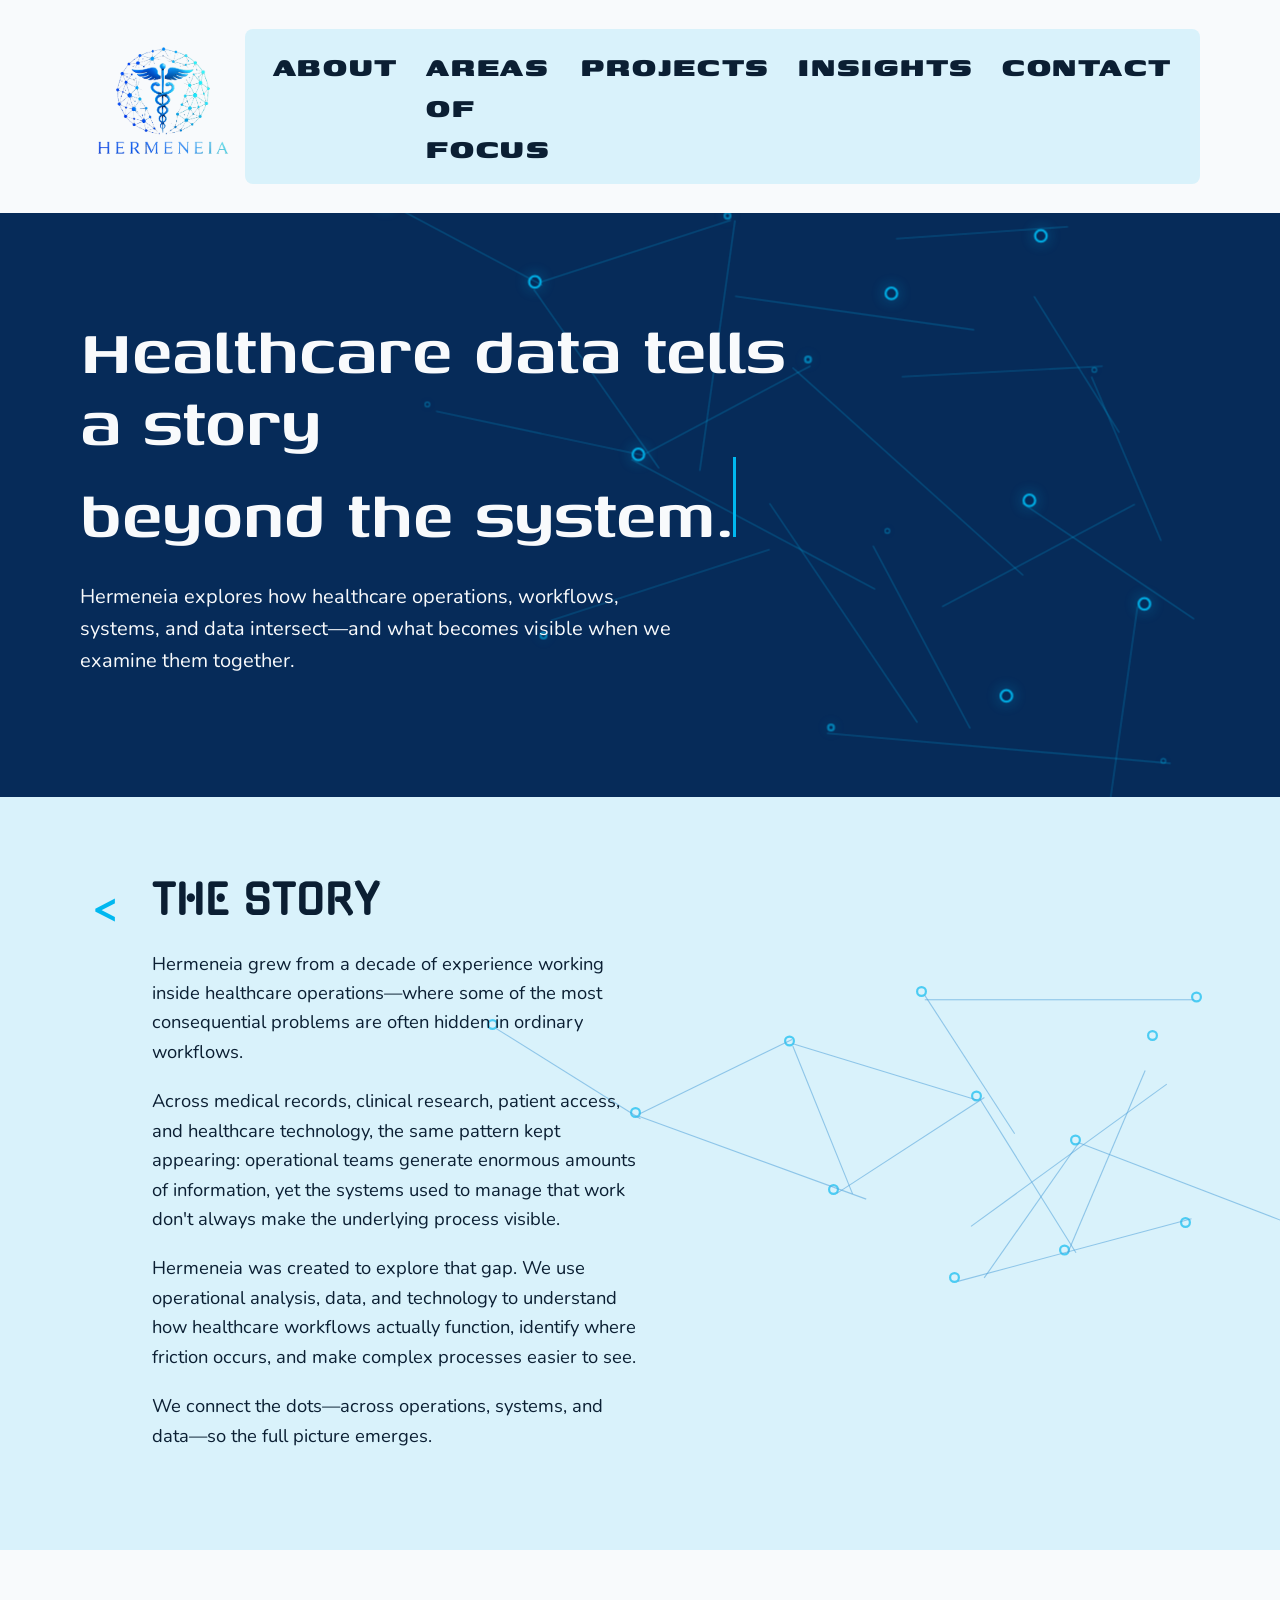
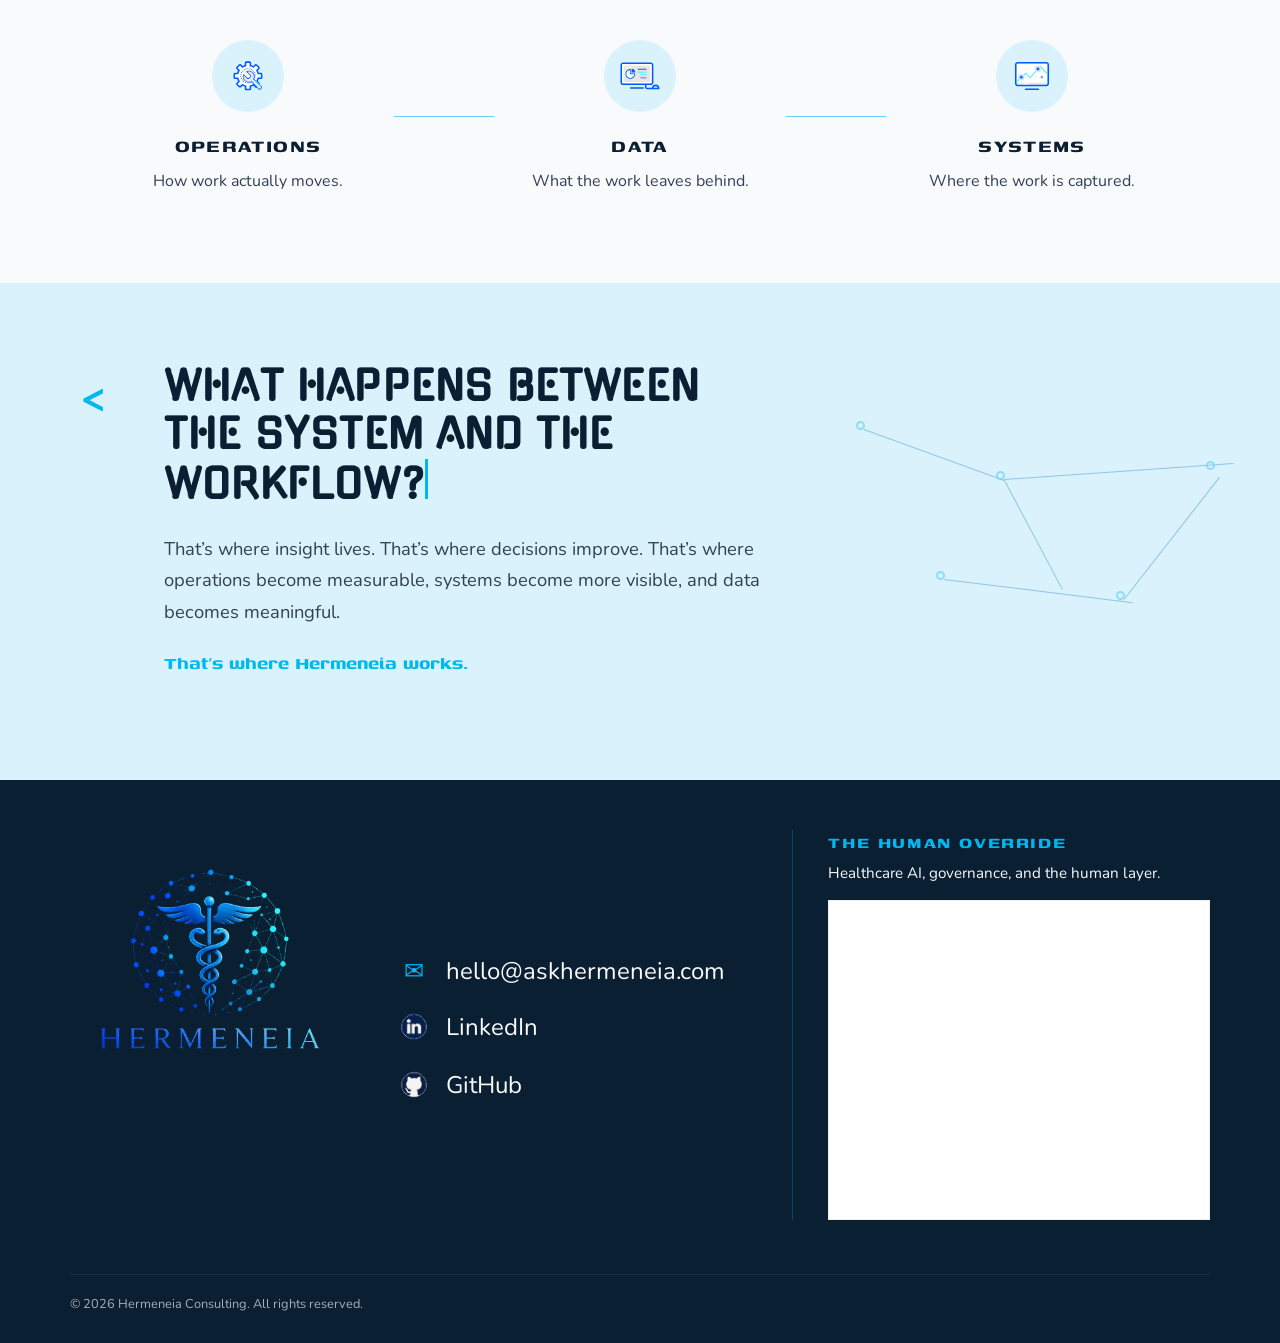
==== commit 8f1e4340: "Update mobile styles and site contact details" ====
--- a/about.html
+++ b/about.html
@@ -266,7 +266,7 @@
 
     <a class="footer-contact-item" href="mailto:YOUR-EMAIL-HERE">
       <span class="footer-contact-icon">✉</span>
-      <span>YOUR-EMAIL-HERE</span>
+      <span>hello@askhermeneia.com</span>
     </a>
 
     <a
--- a/style.css
+++ b/style.css
@@ -1945,6 +1945,10 @@
 }
 
 
+/* ========================================
+   RESPONSIVE — TABLET
+   ======================================== */
+
 @media (max-width: 900px) {
 
   /* HEADER */
@@ -1963,7 +1967,6 @@
 
   nav {
     width: 100%;
-
     padding: 14px 16px;
 
     justify-content: center;
@@ -1993,78 +1996,87 @@
 
     padding: 70px 32px;
   }
+
+
+  /* AREAS OF FOCUS */
+
   .focus-hero {
-  min-height: auto;
-  padding: 80px 32px;
-  display: block;
-}
-
-.focus-hero-content {
-  width: 100%;
-  max-width: 620px;
-}
-
-.focus-hero h1 {
-  font-size: clamp(3rem, 9vw, 4.5rem);
-  line-height: 1.05;
-}
-
-.focus-intro {
-  max-width: 560px;
-}
-
-.focus-hero-network {
-  position: absolute;
-  top: auto;
-  right: -120px;
-  bottom: 40px;
-
-  width: 520px;
-  max-width: none;
-
-  transform: none;
-
-  opacity: 0.22;
-}
-
-.focus-grid {
-  grid-template-columns: 1fr;
-  gap: 56px;
-}
-
-.focus-card {
-  width: 100%;
-  max-width: 650px;
-  margin: 0 auto;
-}
-
-.focus-systems {
-  min-height: auto;
-  padding: 70px 32px;
-
-  grid-template-columns: 1fr;
-  gap: 30px;
-}
-
-.focus-systems-visual {
-  min-height: 300px;
-}
-
-.focus-systems-visual img {
-  position: relative;
-  top: auto;
-  right: auto;
-
-  width: 100%;
-  max-width: 520px;
-
-  margin: 0 auto;
-  display: block;
-
-  transform: none;
-}
-
-  /* ABOUT HERO */
+    min-height: auto;
+    padding: 80px 32px;
+
+    display: block;
+  }
+
+  .focus-hero-content {
+    width: 100%;
+    max-width: 620px;
+  }
+
+  .focus-hero h1 {
+    font-size: clamp(3rem, 9vw, 4.5rem);
+    line-height: 1.05;
+  }
+
+  .focus-intro {
+    max-width: 560px;
+  }
+
+  .focus-hero-network {
+    position: absolute;
+
+    top: auto;
+    right: -120px;
+    bottom: 40px;
+
+    width: 520px;
+    max-width: none;
+
+    transform: none;
+
+    opacity: 0.22;
+  }
+
+  .focus-grid {
+    grid-template-columns: 1fr;
+    gap: 56px;
+  }
+
+  .focus-card {
+    width: 100%;
+    max-width: 650px;
+    margin: 0 auto;
+  }
+
+  .focus-systems {
+    min-height: auto;
+    padding: 70px 32px;
+
+    grid-template-columns: 1fr;
+    gap: 30px;
+  }
+
+  .focus-systems-visual {
+    min-height: 300px;
+  }
+
+  .focus-systems-visual img {
+    position: relative;
+
+    top: auto;
+    right: auto;
+
+    display: block;
+
+    width: 100%;
+    max-width: 520px;
+
+    margin: 0 auto;
+
+    transform: none;
+  }
+
+
+  /* ABOUT */
 
   .about-hero {
     min-height: auto;
@@ -2097,9 +2109,6 @@
     opacity: 0.25;
   }
 
-
-  /* STORY */
-
   .about-story {
     min-height: auto;
     padding: 70px 32px;
@@ -2125,9 +2134,6 @@
     opacity: 0.18;
   }
 
-
-  /* OPERATIONS / DATA / SYSTEMS */
-
   .about-pillars {
     padding: 70px 32px;
 
@@ -2145,9 +2151,6 @@
     height: 50px;
   }
 
-
-  /* CLOSING */
-
   .about-closing {
     min-height: auto;
     padding: 70px 32px;
@@ -2166,30 +2169,96 @@
   }
 
 
+  /* CLINICAL TRIAL PROJECT */
+
+  .project-detail-hero {
+    padding: 80px 32px;
+  }
+
+  .project-detail-hero h1 {
+    font-size: clamp(2.8rem, 7vw, 4rem);
+    line-height: 1.15;
+  }
+
+  .project-detail-hero p {
+    font-size: 1.1rem;
+  }
+
+  .project-snapshot {
+    grid-template-columns: repeat(2, 1fr);
+    gap: 36px;
+
+    padding: 50px 32px;
+  }
+
+  .snapshot-number {
+    font-size: 2.2rem;
+  }
+
+  .project-problem,
+  .project-data-model,
+  .project-evolution {
+    padding: 70px 32px;
+  }
+
+  .project-section-heading {
+    grid-template-columns: 40px minmax(0, 1fr);
+    column-gap: 16px;
+  }
+
+  .project-section-heading h2 {
+    font-size: 2.2rem;
+  }
+
+  .project-workflow-visual {
+    overflow-x: auto;
+
+    padding: 50px 32px;
+  }
+
+  .project-workflow-visual img {
+    width: 950px;
+    max-width: none;
+  }
+
+  .project-findings {
+    padding: 70px 32px;
+  }
+
+  .findings-grid {
+    grid-template-columns: 1fr;
+    gap: 24px;
+  }
+
+  .project-future-state,
+  .project-technical {
+    padding: 70px 32px;
+  }
+
+
   /* FOOTER */
 
-.site-footer {
-  grid-template-columns: 1fr 1fr;
-  gap: 40px;
-
-  padding: 45px 32px 28px;
-}
-
-.footer-publication-column {
-  grid-column: 1 / -1;
-
-  padding-left: 0;
-  padding-top: 30px;
-
-  border-left: 0;
-  border-top: 1px solid rgba(0, 184, 240, 0.25);
-}
-
-.footer-copyright {
-  grid-column: 1 / -1;
-}
-
-/* AREAS OF FOCUS — TABLET / MOBILE */
+  .site-footer {
+    grid-template-columns: 1fr 1fr;
+    gap: 40px;
+
+    padding: 45px 32px 28px;
+  }
+
+  .footer-publication-column {
+    grid-column: 1 / -1;
+
+    padding-left: 0;
+    padding-top: 30px;
+
+    border-left: 0;
+    border-top: 1px solid rgba(0, 184, 240, 0.25);
+  }
+
+  .footer-copyright {
+    grid-column: 1 / -1;
+  }
+}
 
 
 /* ========================================
@@ -2285,66 +2354,371 @@
   }
 
 
+  /* AREAS OF FOCUS */
+
+  .focus-hero,
+  .focus-areas,
+  .focus-systems {
+    padding-left: 22px;
+    padding-right: 22px;
+  }
+
+  .focus-hero h1 {
+    font-size: 2.8rem;
+  }
+
+  .focus-hero-network {
+    right: -180px;
+    bottom: 60px;
+
+    width: 500px;
+
+    opacity: 0.14;
+  }
+
+  .focus-card {
+    padding-left: 0;
+    padding-right: 0;
+  }
+
+  .focus-card h2 {
+    font-size: 1.8rem;
+  }
+
+  .focus-systems h2 {
+    font-size: 2.2rem;
+  }
+
+  .focus-systems-visual {
+    min-height: 240px;
+  }
+
+
+  /* CLINICAL TRIAL PROJECT */
+
+  .project-detail-hero {
+    padding: 64px 22px;
+  }
+
+  .project-detail-label {
+    font-size: 0.9rem;
+  }
+
+  .project-detail-hero h1 {
+    font-size: 2.4rem;
+    line-height: 1.18;
+
+    overflow-wrap: break-word;
+  }
+
+  .project-detail-hero p {
+    margin-top: 24px;
+
+    font-size: 1rem;
+    line-height: 1.6;
+  }
+
+
+  /* 2 × 2 snapshot instead of giant stacked list */
+
+  .project-snapshot {
+    grid-template-columns: repeat(2, minmax(0, 1fr));
+    gap: 28px 16px;
+
+    padding: 42px 22px;
+  }
+
+  .snapshot-number {
+    font-size: 1.8rem;
+  }
+
+  .snapshot-label {
+    font-size: 0.8rem;
+    line-height: 1.3;
+  }
+
+
+  /* PROJECT TEXT SECTIONS */
+
+  .project-problem,
+  .project-data-model,
+  .project-evolution {
+    padding: 56px 22px;
+  }
+
+  .project-section-heading {
+    grid-template-columns: 30px minmax(0, 1fr);
+    column-gap: 10px;
+  }
+
+  .project-section-heading h2 {
+    margin-bottom: 18px;
+
+    font-size: 1.75rem;
+    line-height: 1.2;
+  }
+
+  .project-section-heading p {
+    font-size: 1rem;
+    line-height: 1.65;
+  }
+
+
+  /* WORKFLOW — KEEP IT READABLE */
+
+  .project-workflow-visual {
+    overflow-x: auto;
+
+    padding: 40px 22px;
+
+    -webkit-overflow-scrolling: touch;
+  }
+
+  .project-workflow-visual img {
+    width: 900px;
+    max-width: none;
+
+    margin: 0;
+  }
+
+
+  /* FINDINGS */
+
+  .project-findings {
+    padding: 60px 22px;
+  }
+
+  .project-findings > h2 {
+    margin-bottom: 36px;
+
+    font-size: 2rem;
+    line-height: 1.2;
+    text-align: left;
+  }
+
+  .findings-grid {
+    grid-template-columns: 1fr;
+    gap: 10px;
+  }
+
+  .finding-card {
+    padding: 28px 0;
+  }
+
+  .finding-card h3 {
+    font-size: 1.45rem;
+    line-height: 1.3;
+  }
+
+  .finding-card p {
+    font-size: 1rem;
+    line-height: 1.65;
+  }
+
+
+  /* FUTURE STATE */
+
+  .project-future-state {
+    padding: 60px 22px;
+  }
+
+  .project-future-state h2 {
+    font-size: 2rem;
+  }
+
+  .future-state-flow {
+    flex-direction: column;
+    gap: 12px;
+
+    font-size: 1.15rem;
+  }
+
+
+  /* TECHNICAL */
+
+  .project-technical {
+    padding: 60px 22px;
+  }
+
+  .project-technical h2 {
+    font-size: 1.8rem;
+    line-height: 1.35;
+  }
+
+
   /* FOOTER */
 
-.site-footer {
-  grid-template-columns: 380px 1fr 1.25fr;
-  gap: 30px;
-
-  padding: 40px 22px 24px;
-}
-
-.footer-publication-column {
-  grid-column: auto;
-
-  padding-top: 28px;
-}
-
-.footer-copyright {
-  grid-column: auto;
-}
-
-.footer-newsletter iframe {
-  width: 100%;
-  height: 320px;
-}
-
-  /* AREAS OF FOCUS — PHONE */
-
-.focus-hero,
-.focus-areas,
-.focus-systems {
-  padding-left: 22px;
-  padding-right: 22px;
-}
-
-.focus-hero h1 {
-  font-size: 2.8rem;
-}
-
-.focus-hero-network {
-  right: -180px;
-  bottom: 60px;
-
-  width: 500px;
-
-  opacity: 0.14;
-}
-
-.focus-card {
-  padding-left: 0;
-  padding-right: 0;
-}
-
-.focus-card h2 {
+  .site-footer {
+    grid-template-columns: 1fr;
+    gap: 32px;
+
+    padding: 40px 22px 24px;
+  }
+
+  .footer-contact-column {
+    padding-top: 0;
+  }
+
+  .footer-publication-column {
+    grid-column: auto;
+
+    padding-left: 0;
+    padding-top: 28px;
+
+    border-left: 0;
+    border-top: 1px solid rgba(0, 184, 240, 0.25);
+  }
+
+  .footer-copyright {
+    grid-column: auto;
+  }
+
+  .footer-newsletter iframe {
+    width: 100%;
+    height: 320px;
+  }
+  /* FOOTER ICONS — PHONE */
+
+.footer-contact-item img {
+  width: 32px;
+  height: 32px;
+  max-width: 32px;
+  flex: 0 0 32px;
+}
+
+.footer-contact-icon {
+  width: 32px;
+  flex: 0 0 32px;
+  font-size: 1.3rem;
+}
+  /* CLINICAL TRIAL PROJECT — PHONE */
+
+.project-detail-hero {
+  padding: 60px 22px;
+}
+
+.project-detail-hero h1 {
+  font-size: 2.35rem;
+  line-height: 1.15;
+}
+
+.project-detail-hero p {
+  font-size: 1rem;
+  line-height: 1.6;
+}
+
+
+/* PROJECT SNAPSHOT */
+
+.project-snapshot {
+  grid-template-columns: repeat(2, 1fr);
+  gap: 28px 16px;
+
+  padding: 42px 22px;
+}
+
+.snapshot-number {
   font-size: 1.8rem;
 }
 
-.focus-systems h2 {
-  font-size: 2.2rem;
-}
-
-.focus-systems-visual {
-  min-height: 240px;
+.snapshot-label {
+  font-size: 0.8rem;
+  line-height: 1.3;
+}
+
+
+/* PROJECT TEXT SECTIONS */
+
+.project-problem,
+.project-data-model,
+.project-evolution {
+  padding: 55px 22px;
+}
+
+.project-section-heading {
+  grid-template-columns: 30px 1fr;
+  column-gap: 10px;
+}
+
+.project-section-heading h2 {
+  font-size: 1.8rem;
+  line-height: 1.2;
+}
+
+.project-section-heading p {
+  font-size: 1rem;
+  line-height: 1.6;
+}
+
+
+/* WORKFLOW GRAPHIC */
+
+.project-workflow-visual {
+  overflow-x: auto;
+  padding: 40px 22px;
+}
+
+.project-workflow-visual img {
+  width: 850px;
+  max-width: none;
+}
+
+
+/* FINDINGS */
+
+.project-findings {
+  padding: 60px 22px;
+}
+
+.project-findings > h2 {
+  font-size: 2rem;
+  line-height: 1.2;
+}
+
+.findings-grid {
+  grid-template-columns: 1fr;
+  gap: 10px;
+}
+
+.finding-card {
+  padding: 28px 0;
+}
+
+.finding-card h3 {
+  font-size: 1.45rem;
+}
+
+.finding-card p {
+  font-size: 1rem;
+}
+
+
+/* FUTURE STATE */
+
+.project-future-state {
+  padding: 60px 22px;
+}
+
+.project-future-state h2 {
+  font-size: 2rem;
+}
+
+.future-state-flow {
+  flex-direction: column;
+  gap: 12px;
+
+  font-size: 1.15rem;
+}
+
+
+/* TECHNICAL */
+
+.project-technical {
+  padding: 60px 22px;
+}
+
+.project-technical h2 {
+  font-size: 1.8rem;
+  line-height: 1.3;
 }
 }
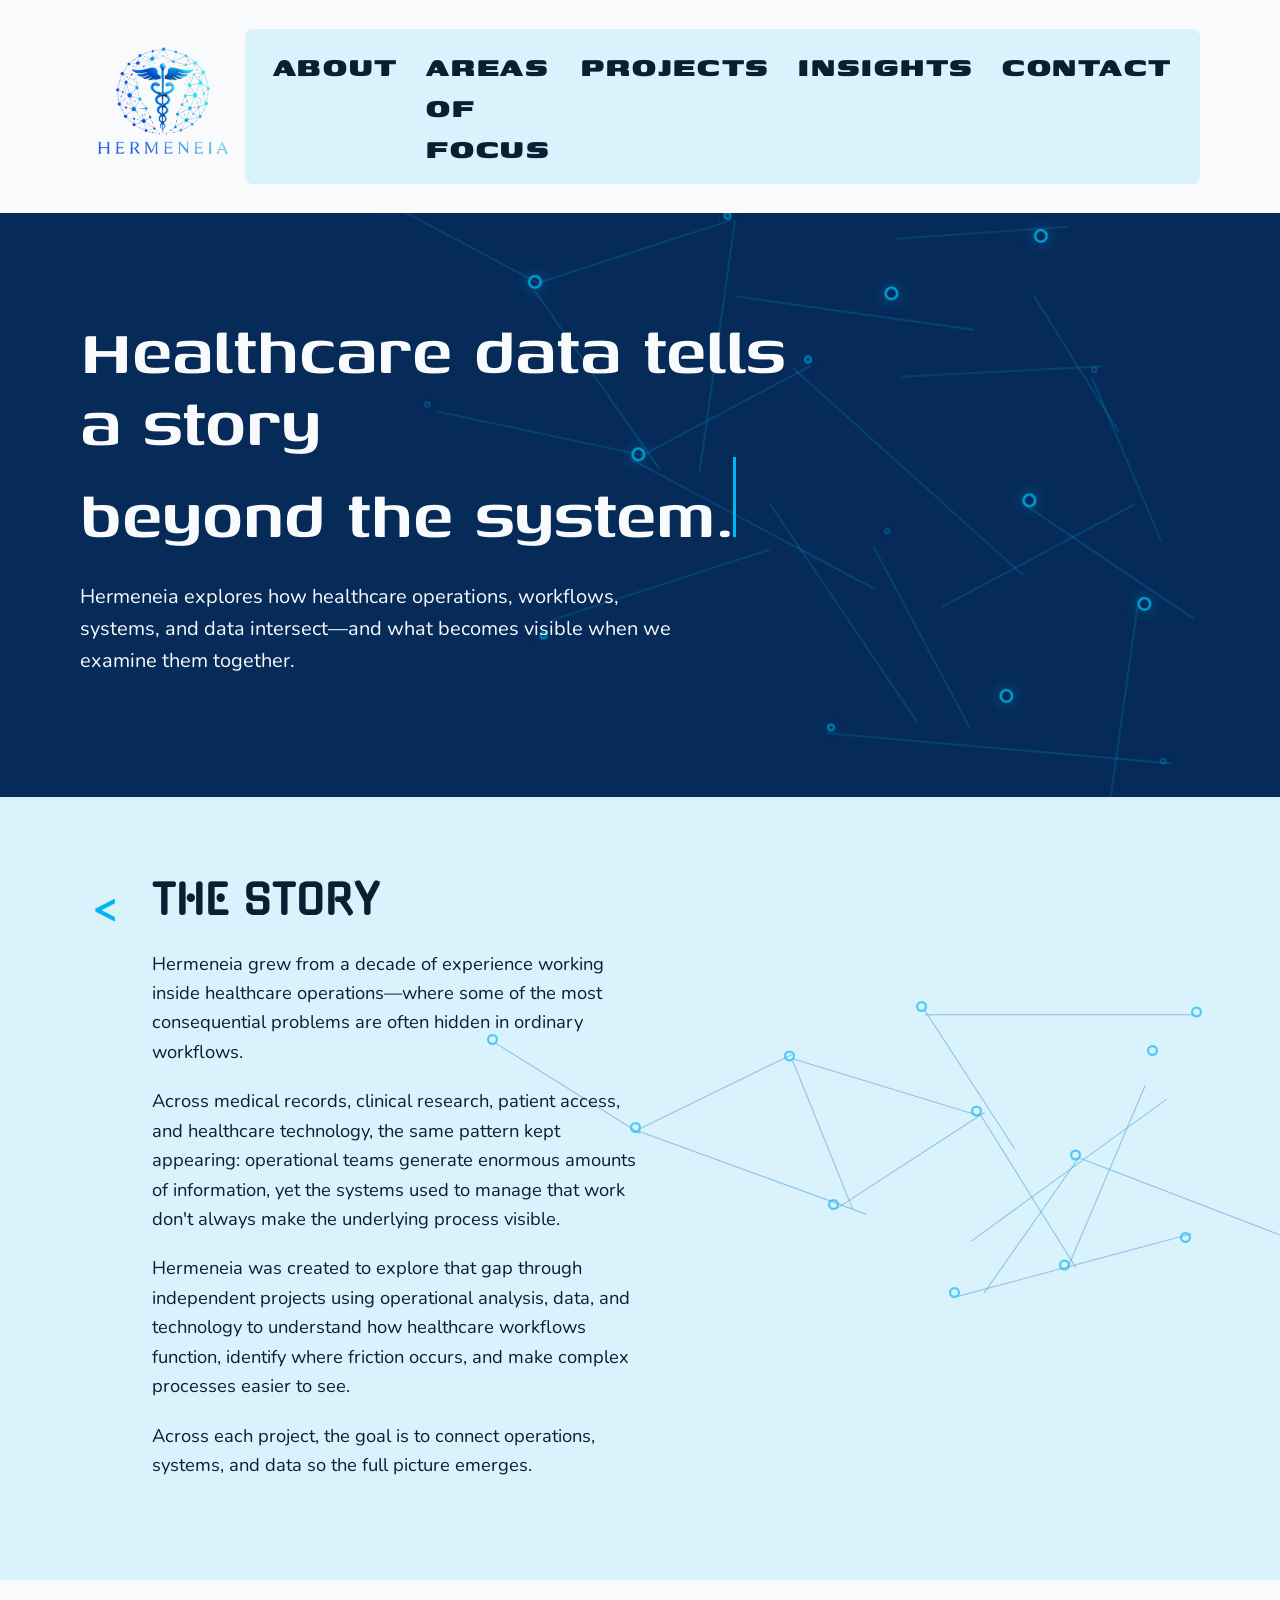
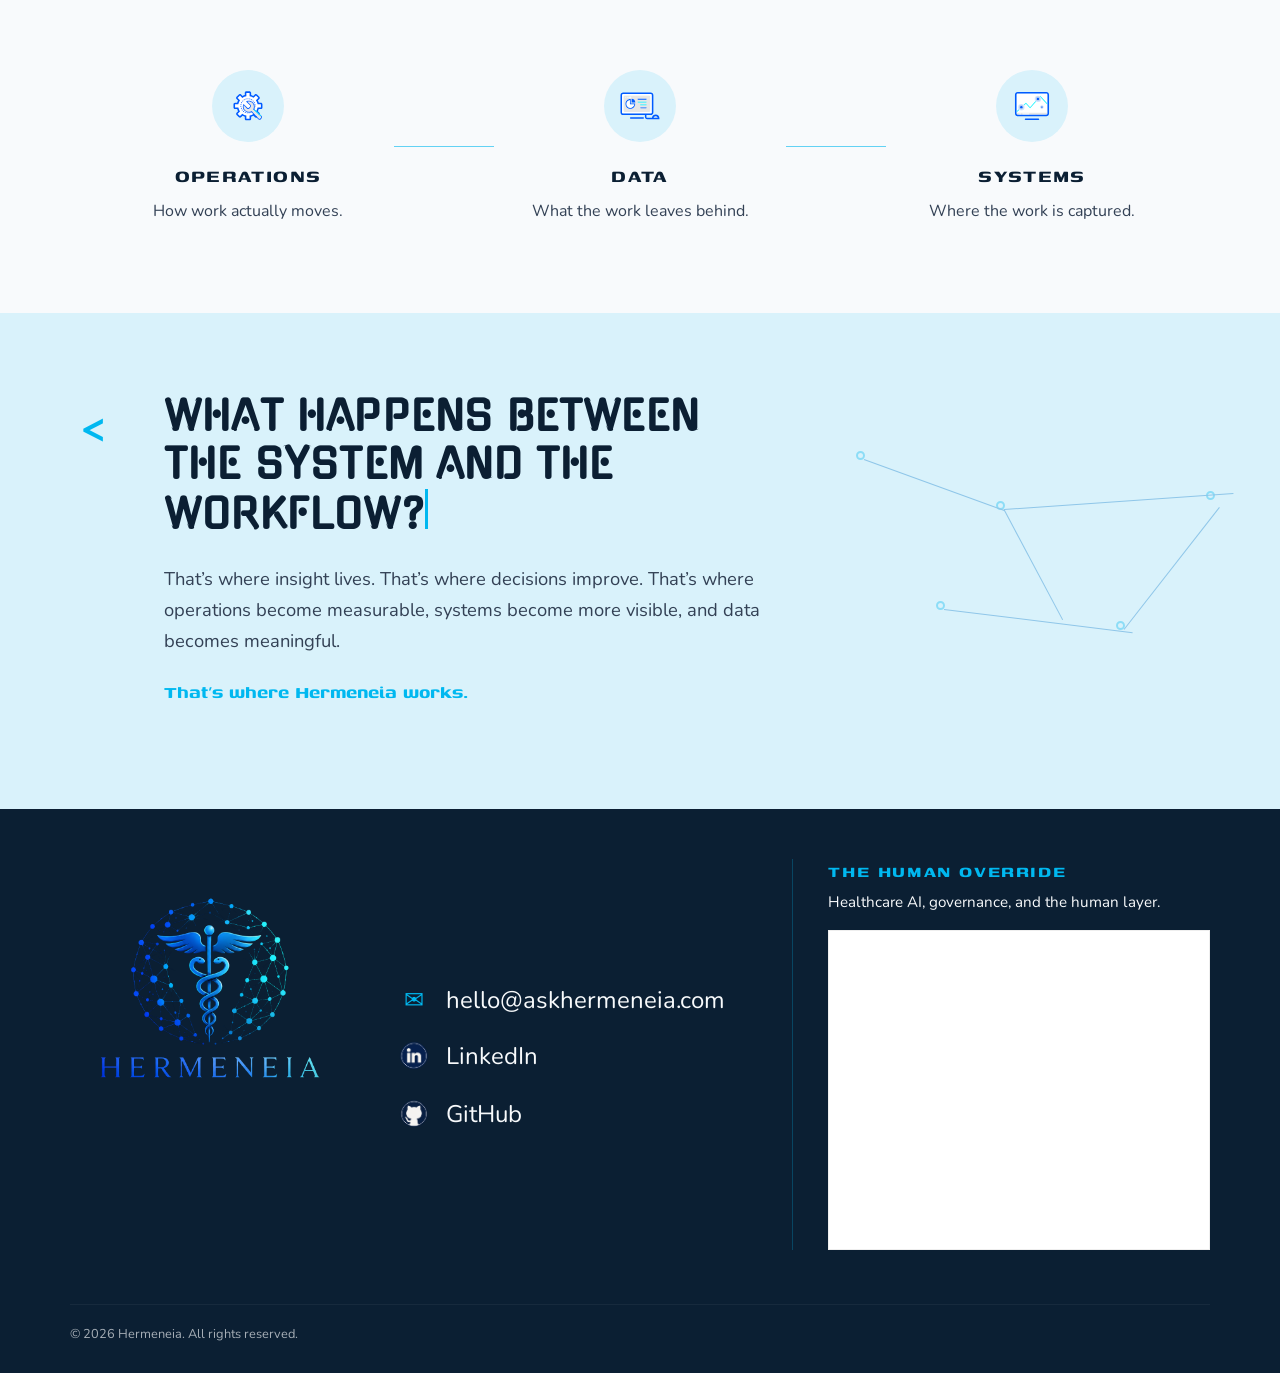
==== commit 18645ff2: "Add imaging case study and contact page" ====
--- a/about.html
+++ b/about.html
@@ -20,7 +20,7 @@
         <a href="areas-of-focus.html">AREAS OF FOCUS</a>
         <a href="index.html#projects">PROJECTS</a>
         <a href="#">INSIGHTS</a>
-        <a href="#">CONTACT</a>
+        <a href="contact.html">CONTACT</a>
       </nav>
     </header>
 
@@ -114,15 +114,11 @@
       </p>
 
       <p>
-        Hermeneia was created to explore that gap. We use operational
-        analysis, data, and technology to understand how healthcare
-        workflows actually function, identify where friction occurs,
-        and make complex processes easier to see.
+        Hermeneia was created to explore that gap through independent projects using operational analysis, data, and technology to understand how healthcare workflows function, identify where friction occurs, and make complex processes easier to see.
       </p>
 
       <p>
-        We connect the dots—across operations, systems,
-        and data—so the full picture emerges.
+        Across each project, the goal is to connect operations, systems, and data so the full picture emerges.
       </p>
 
     </div>
@@ -254,7 +250,7 @@
   <div class="footer-brand-column">
     <a class="footer-logo" href="index.html">
 
-  <img src="images/hermeneia-logo.png" alt="Hermeneia Consulting logo">
+  <img src="images/hermeneia-logo.png" alt="Hermeneia logo">
 </a>
 
     <div class="footer-brand">
@@ -264,7 +260,7 @@
 
   <div class="footer-contact-column">
 
-    <a class="footer-contact-item" href="mailto:YOUR-EMAIL-HERE">
+    <a class="footer-contact-item" href="mailto:hello@askhermeneia.com">
       <span class="footer-contact-icon">✉</span>
       <span>hello@askhermeneia.com</span>
     </a>
@@ -313,7 +309,7 @@
   </div>
 
   <div class="footer-copyright">
-    © 2026 Hermeneia Consulting. All rights reserved.
+    © 2026 Hermeneia. All rights reserved.
   </div>
 
 </footer>
--- a/style.css
+++ b/style.css
@@ -1899,6 +1899,9 @@
   color: var(--blue);
 }
 
+.project-future-state .project-section-heading {
+  text-align: left;
+}
 
 /* TECHNICAL */
 
@@ -1919,9 +1922,12 @@
 
   color: var(--off-white);
 }
+
 .project-technical .project-detail-label {
   max-width: none;
   margin: 0 auto 18px;
+
+  color: var(--cyan);
   text-align: center;
 }
 
@@ -1931,8 +1937,255 @@
 
   font-size: 0.95rem;
   color: var(--ice-blue);
+
   text-align: center;
 }
+
+.project-technical .project-section-heading {
+  text-align: left;
+}
+
+.project-technical .project-section-heading h2 {
+  color: var(--off-white);
+}
+
+.project-technical .project-section-heading p {
+  color: var(--off-white);
+}
+
+.project-technical .project-github-link {
+  display: inline-block;
+  margin-top: 20px;
+
+  font-family: 'Genos', sans-serif;
+  font-weight: 700;
+  letter-spacing: 0.05em;
+
+  color: var(--cyan);
+  text-decoration: none;
+}
+
+.project-technical .project-github-link:hover {
+  color: var(--off-white);
+}
+
+/* ========================================
+   CONTACT PAGE — HERO
+   ======================================== */
+
+.contact-hero {
+  position: relative;
+  overflow: hidden;
+
+  min-height: 520px;
+  padding: 100px 80px;
+
+  display: flex;
+  align-items: center;
+
+  background-color: var(--deep-blue);
+  color: var(--off-white);
+}
+
+.contact-hero-content {
+  position: relative;
+  z-index: 2;
+
+  width: 55%;
+  max-width: 720px;
+}
+
+.contact-hero .project-detail-label {
+  margin: 0 0 24px;
+
+  font-family: 'Genos', sans-serif;
+  font-size: 1.1rem;
+  font-weight: 700;
+  letter-spacing: 0.1em;
+
+  color: var(--cyan);
+}
+
+.contact-hero h1 {
+  margin: 0;
+
+  font-family: 'Gugi', sans-serif;
+  font-size: 4.5rem;
+  font-weight: 400;
+  line-height: 1.1;
+
+  color: var(--off-white);
+}
+
+.contact-hero-content > p:not(.project-detail-label) {
+  max-width: 580px;
+  margin-top: 32px;
+
+  font-family: 'Nunito', sans-serif;
+  font-size: 1.25rem;
+  line-height: 1.6;
+
+  color: var(--off-white);
+}
+
+.contact-hero-network {
+  position: absolute;
+  top: 50%;
+  right: 8%;
+
+  width: 70%;
+  max-width: 900px;
+  height: auto;
+
+  transform: translateY(-50%);
+
+  opacity: 0.65;
+  z-index: 1;
+
+  -webkit-mask-image: linear-gradient(
+    to right,
+    transparent 0%,
+    black 18%,
+    black 100%
+  );
+
+  mask-image: linear-gradient(
+    to right,
+    transparent 0%,
+    black 18%,
+    black 100%
+  );
+}
+
+/* CONTACT BODY */
+
+.contact-section {
+  padding: 90px 8%;
+
+  background-color: var(--off-white);
+}
+
+.contact-grid {
+  max-width: 1200px;
+  margin: 0 auto;
+
+  display: grid;
+  grid-template-columns: 1.4fr 0.8fr;
+  gap: 100px;
+}
+
+.contact-form-column h2 {
+  margin: 0 0 40px;
+
+  font-family: 'Gugi', sans-serif;
+  font-size: 2.4rem;
+
+  color: var(--navy);
+}
+
+
+/* FORM */
+
+.contact-form {
+  display: flex;
+  flex-direction: column;
+}
+
+.contact-form label {
+  margin: 0 0 8px;
+
+  font-family: 'Genos', sans-serif;
+  font-weight: 700;
+  letter-spacing: 0.12em;
+
+  color: var(--navy);
+}
+
+.contact-form input,
+.contact-form textarea {
+  width: 100%;
+  box-sizing: border-box;
+
+  margin-bottom: 26px;
+  padding: 14px 16px;
+
+  border: 1px solid rgba(11, 31, 51, 0.3);
+  background: transparent;
+
+  font-family: 'Nunito', sans-serif;
+  font-size: 1rem;
+
+  color: var(--navy);
+}
+
+.contact-form textarea {
+  resize: vertical;
+  min-height: 160px;
+}
+
+.contact-form input:focus,
+.contact-form textarea:focus {
+  outline: 2px solid var(--cyan);
+  outline-offset: 2px;
+}
+
+.contact-form button {
+  width: fit-content;
+
+  padding: 14px 28px;
+
+  border: 0;
+  background-color: var(--blue);
+
+  font-family: 'Genos', sans-serif;
+  font-size: 1rem;
+  font-weight: 700;
+  letter-spacing: 0.08em;
+
+  color: var(--off-white);
+
+  cursor: pointer;
+}
+
+.contact-form button:hover {
+  background-color: var(--cyan);
+  color: var(--navy);
+}
+
+
+/* CONTACT LINKS */
+
+.contact-links-column {
+  padding-top: 80px;
+}
+
+.contact-link-block {
+  margin-bottom: 45px;
+}
+
+.contact-label {
+  margin: 0 0 10px;
+
+  font-family: 'Genos', sans-serif;
+  font-size: 0.9rem;
+  font-weight: 700;
+  letter-spacing: 0.15em;
+
+  color: var(--cyan);
+}
+
+.contact-link-block a {
+  font-family: 'Nunito', sans-serif;
+  font-size: 1.1rem;
+
+  color: var(--navy);
+  text-decoration: none;
+}
+
+.contact-link-block a:hover {
+  color: var(--blue);
+}
+
 /* ========================================
    RESPONSIVE — SMALL DESKTOP / TABLET
    ======================================== */
@@ -1950,6 +2203,22 @@
    ======================================== */
 
 @media (max-width: 900px) {
+  
+  /* CONTACT */
+
+.contact-hero {
+  min-height: auto;
+  padding: 80px 32px;
+}
+
+.contact-grid {
+  grid-template-columns: 1fr;
+  gap: 40px;
+}
+
+.contact-links-column {
+  padding-top: 0;
+}
 
   /* HEADER */
 
@@ -2266,6 +2535,32 @@
    ======================================== */
 
 @media (max-width: 600px) {
+
+  /* CONTACT — PHONE */
+
+.contact-hero {
+  padding: 65px 22px;
+}
+
+.contact-hero h1 {
+  font-size: 2.8rem;
+}
+
+.contact-hero-content > p:not(.project-detail-label) {
+  font-size: 1rem;
+}
+
+.contact-section {
+  padding: 60px 22px;
+}
+
+.contact-form-column h2 {
+  font-size: 2rem;
+}
+
+.contact-form button {
+  width: 100%;
+}
 
   /* HEADER */
 
